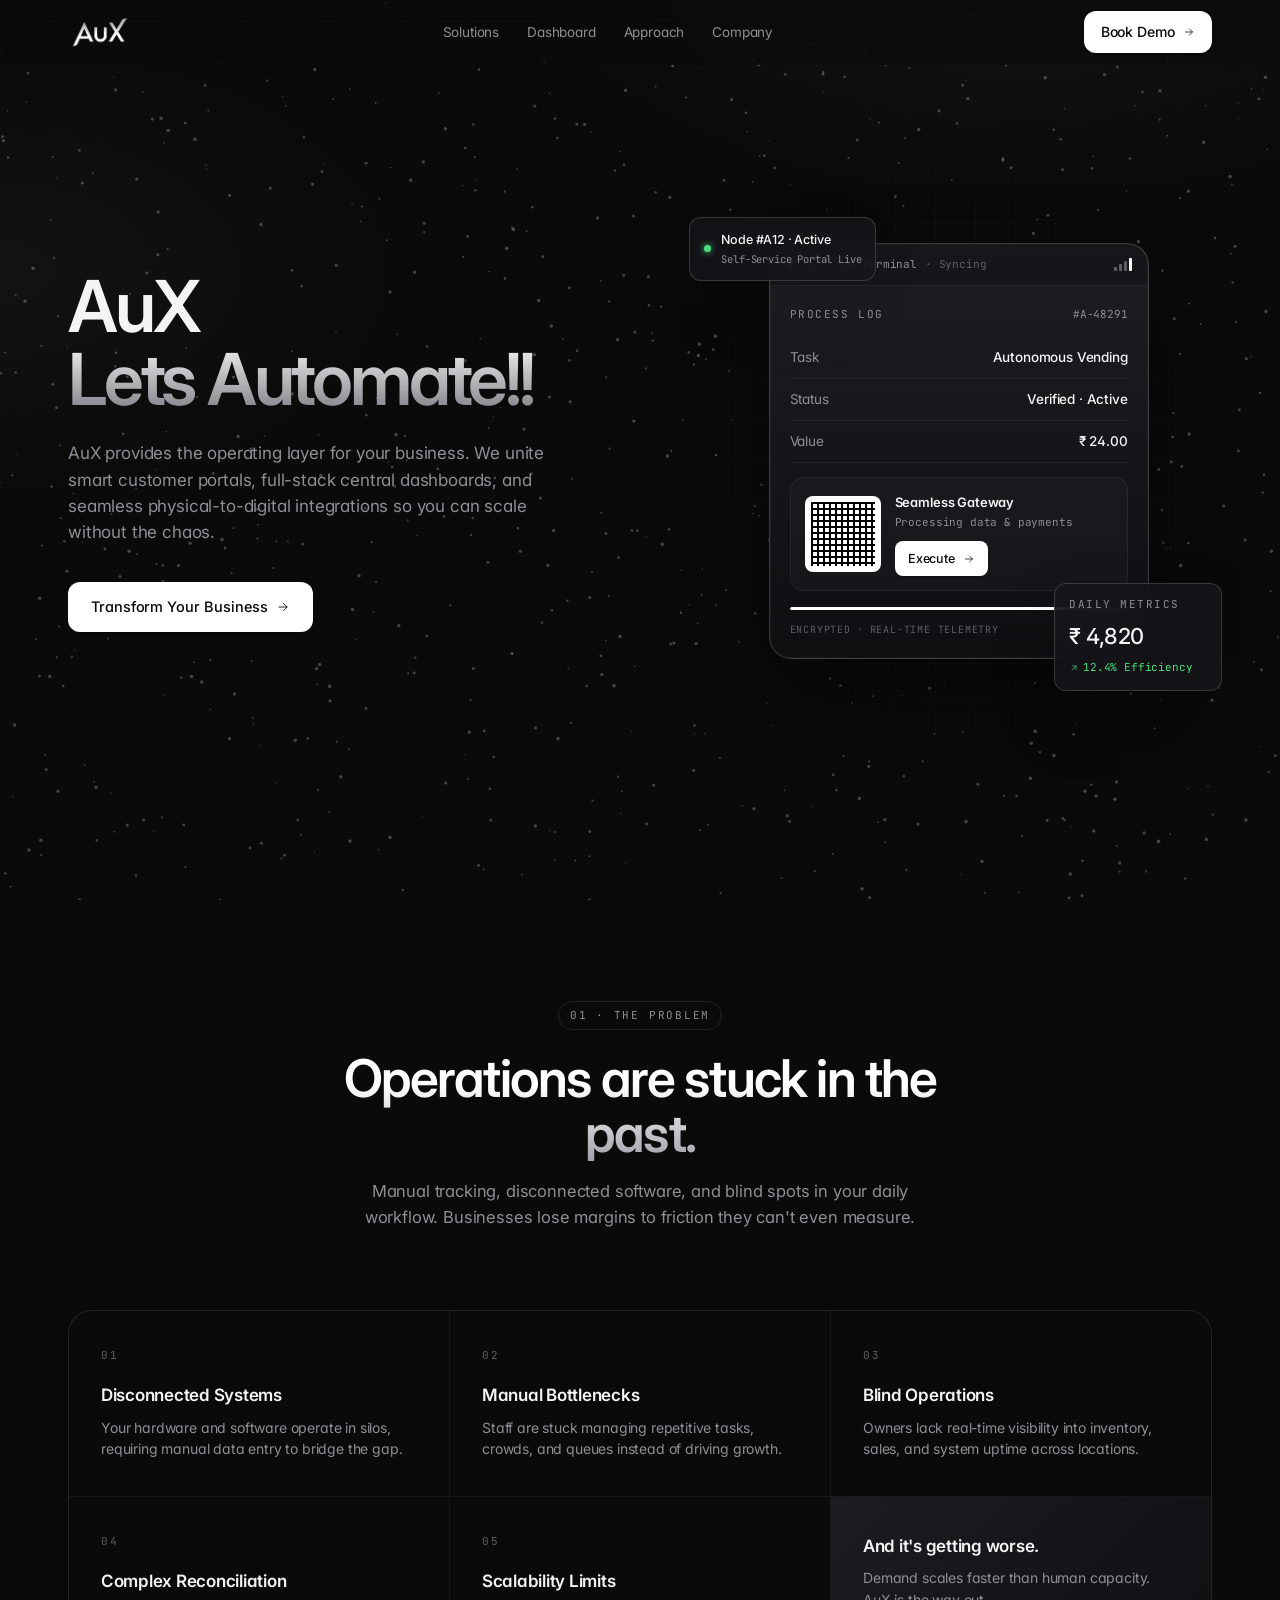
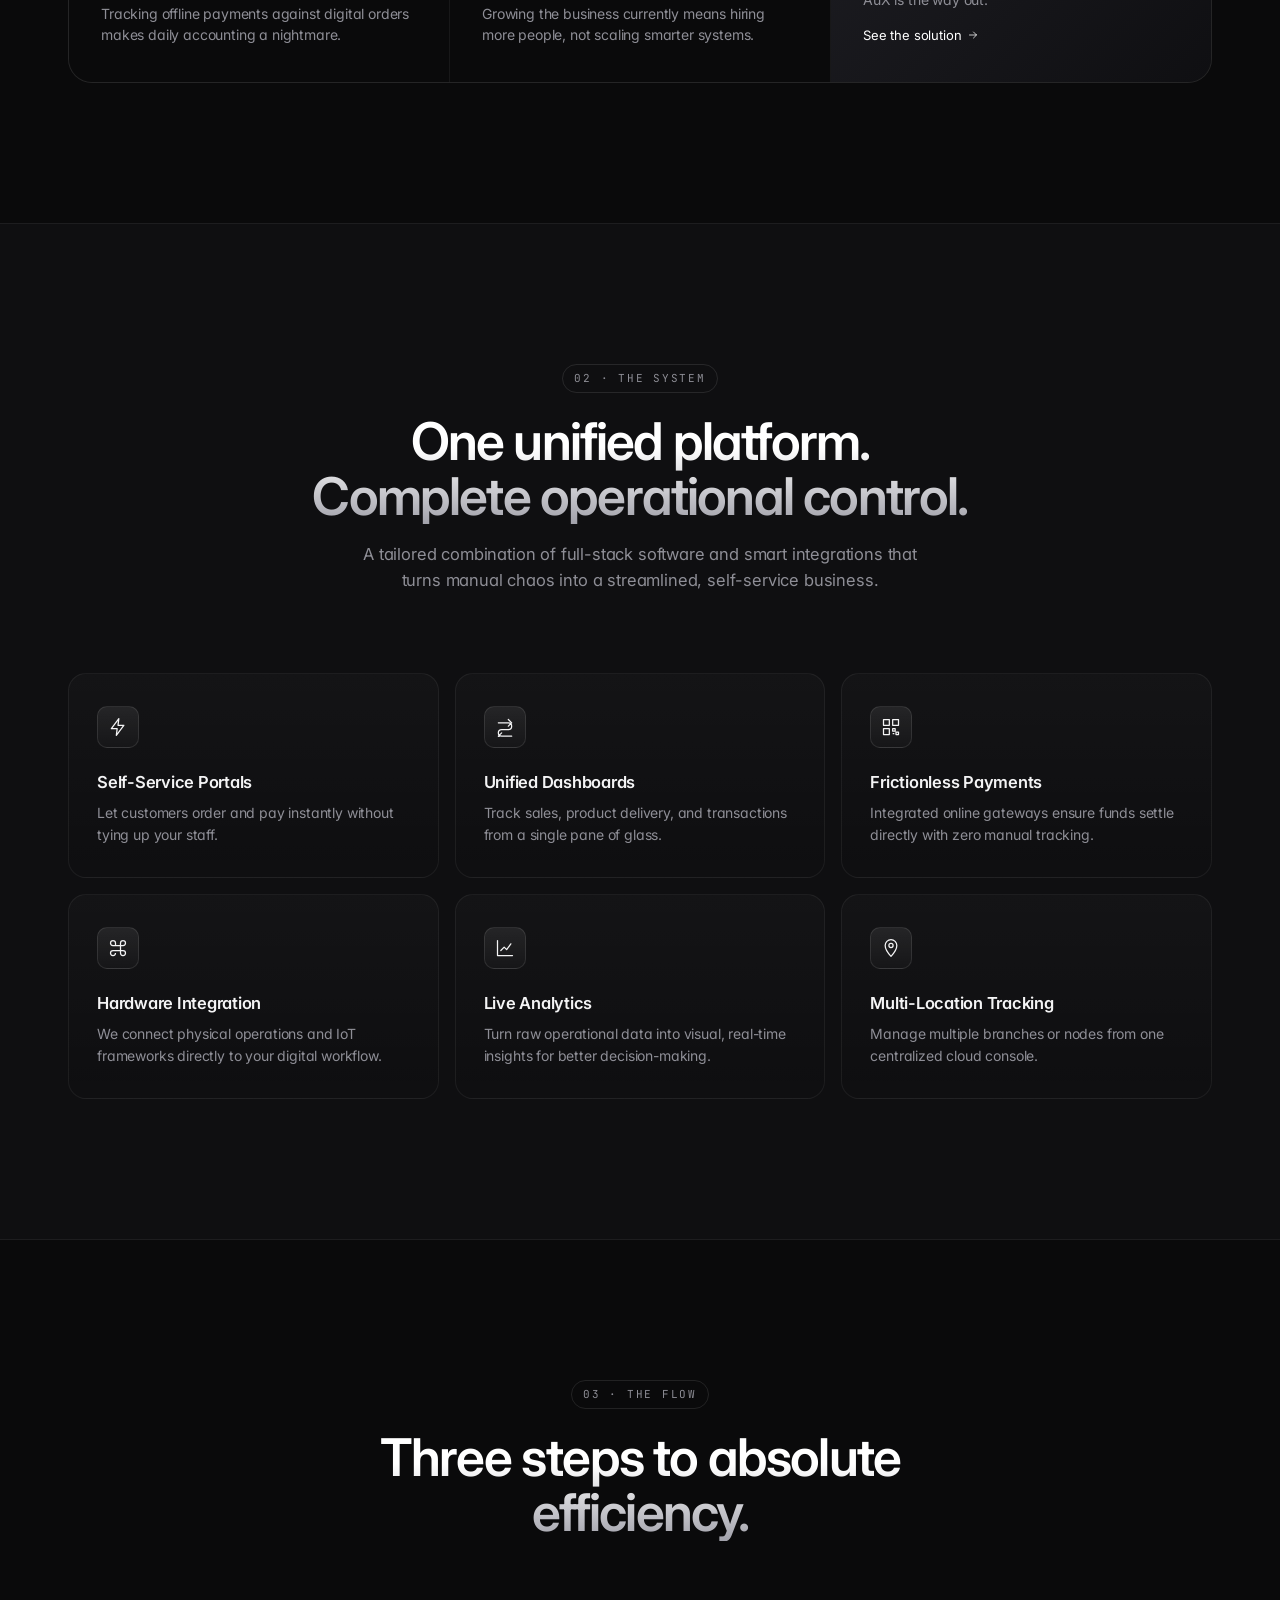
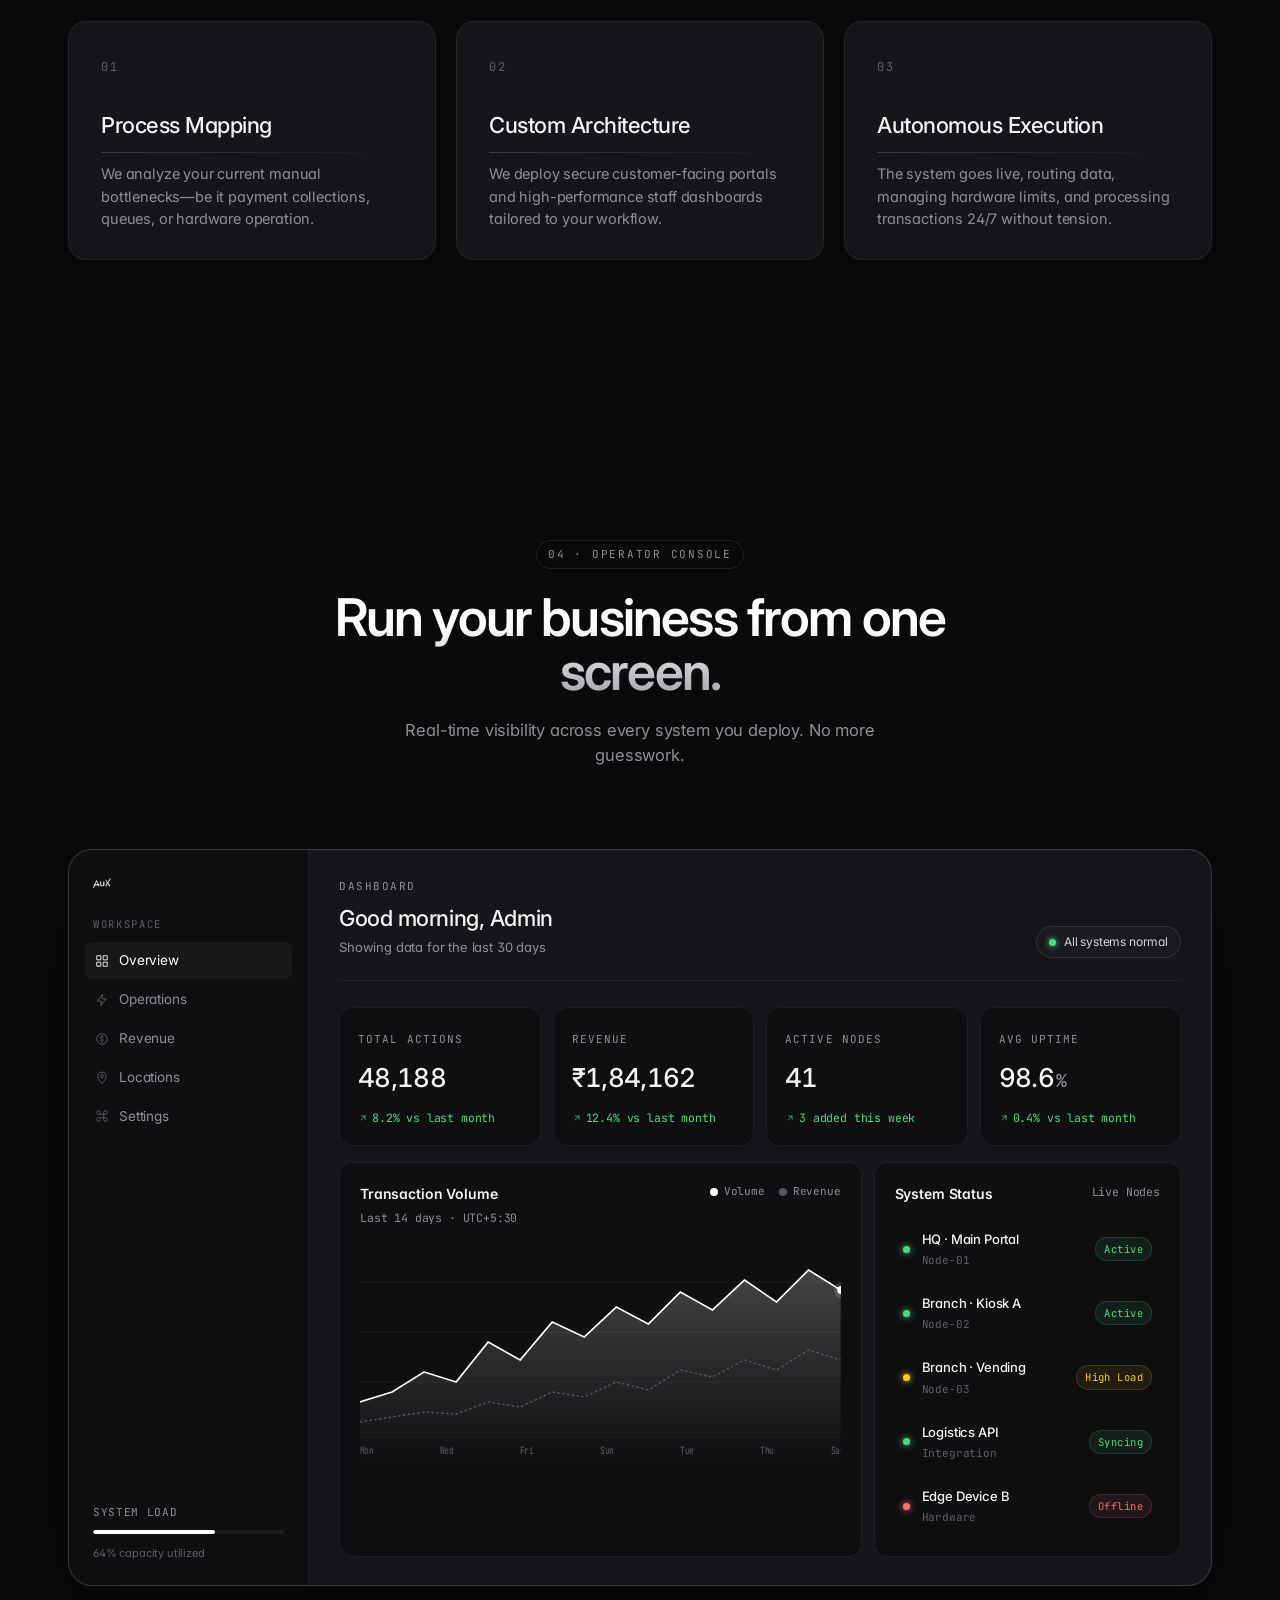
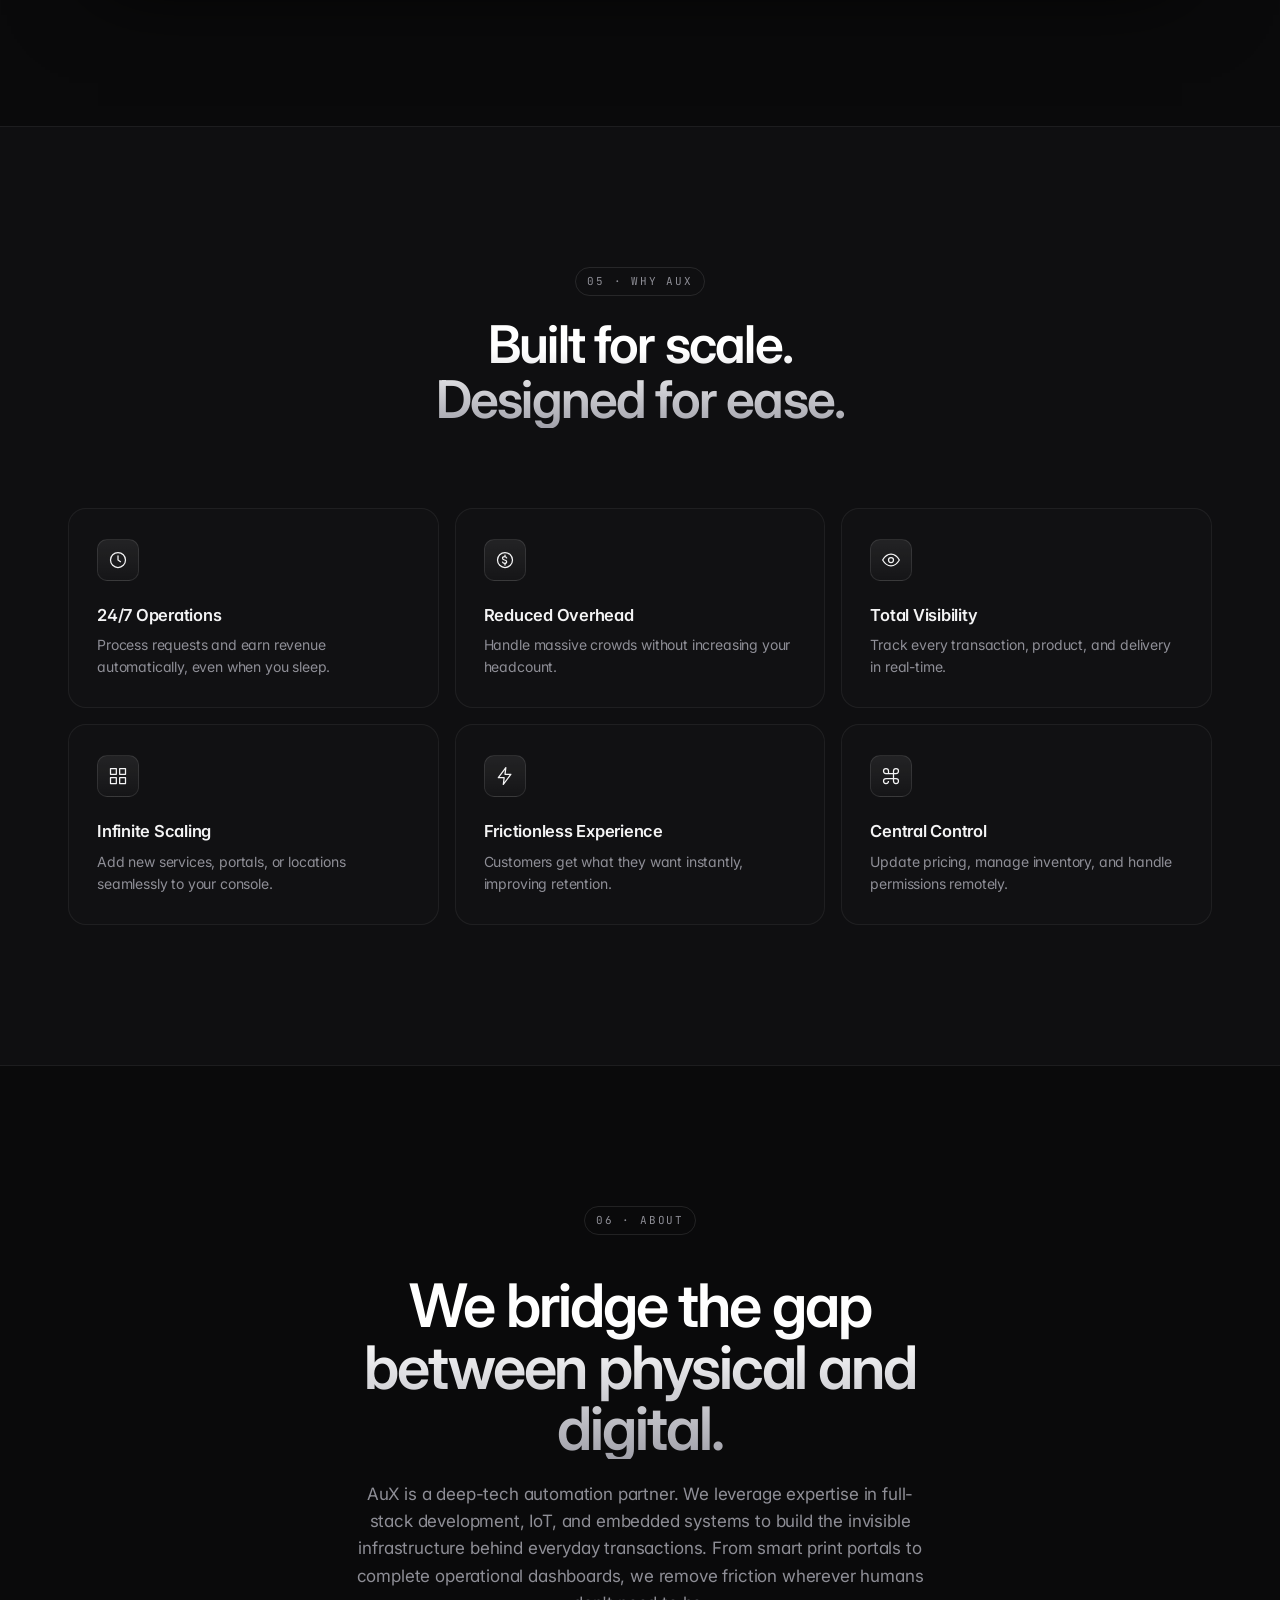
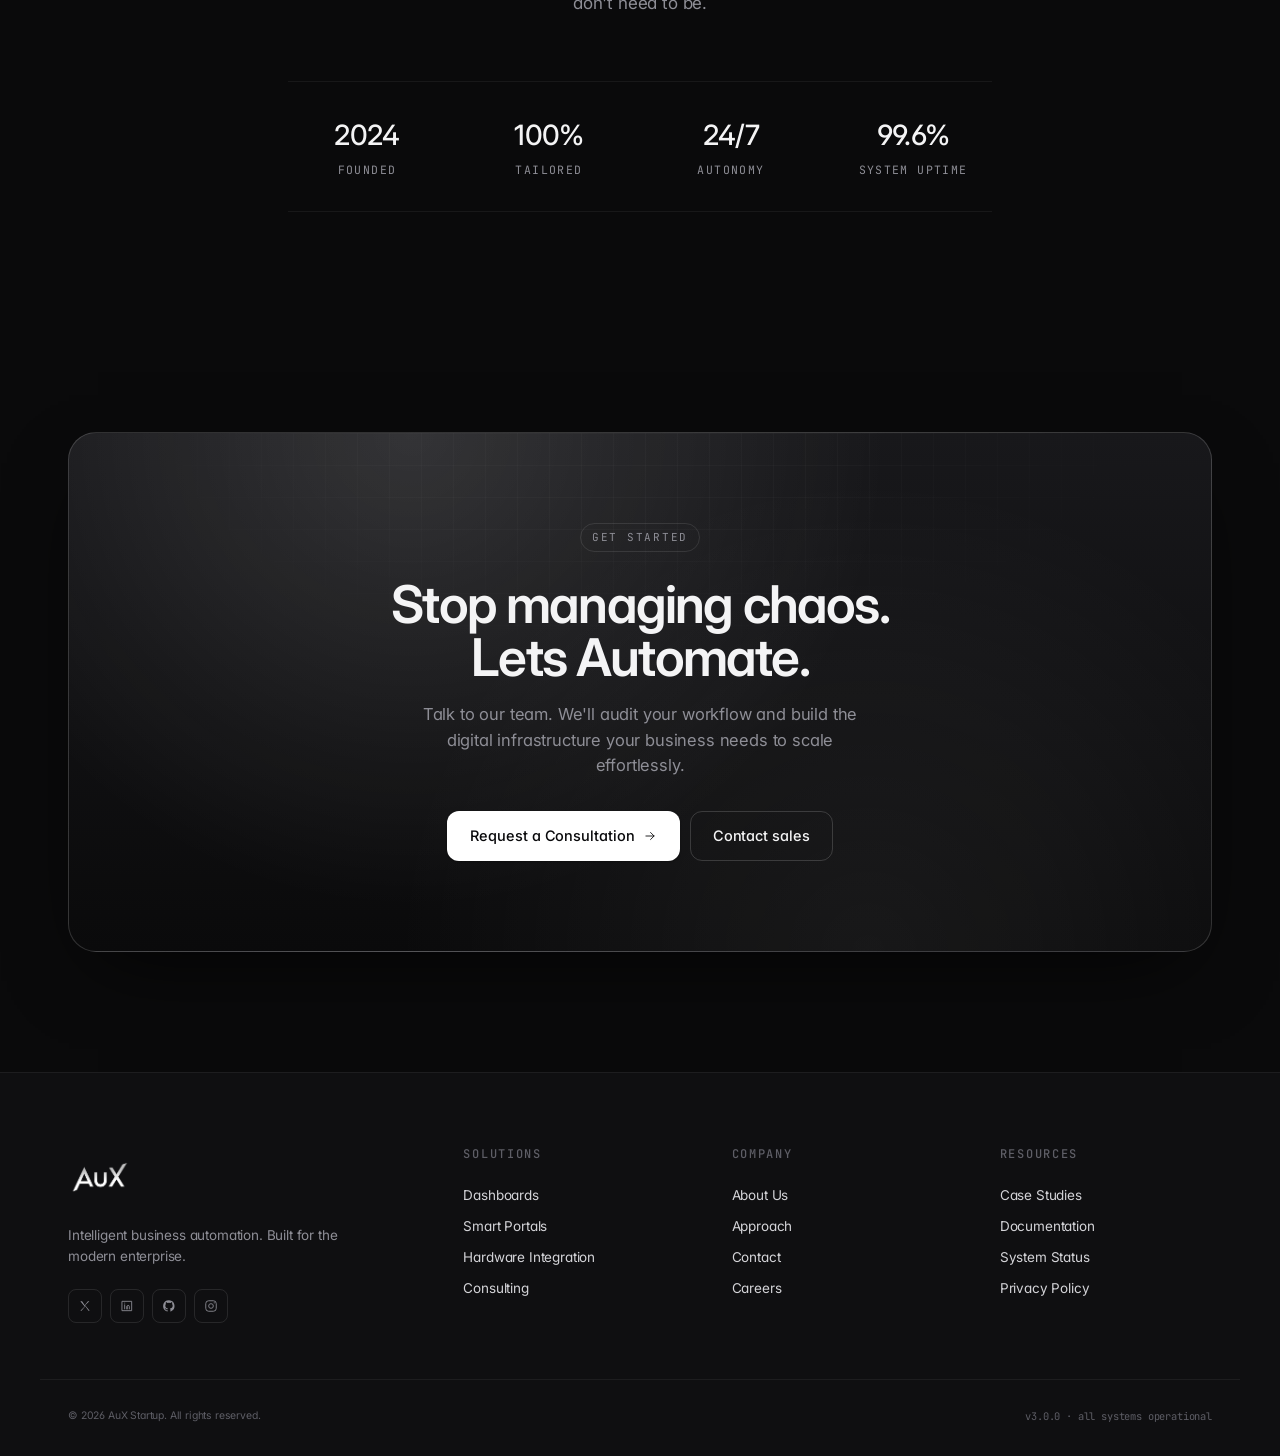
==== index.html @ 6ee6090c "Add files via upload" ====
<!DOCTYPE html>
<html lang="en">
<head>
<meta charset="UTF-8" />
<meta name="viewport" content="width=device-width, initial-scale=1.0" />
<meta name="theme-color" content="#0a0a0b" />
<meta name="description" content="AuX — Smart business automation. Seamlessly integrate full-stack dashboards, IoT hardware, and self-service portals to eliminate operational bottlenecks." />
<meta name="keywords" content="AuX, business automation, self-service portals, full-stack dashboards, IoT integration, automated operations, SaaS, embedded systems" />
<meta property="og:title" content="AuX — Lets Automate." />
<meta property="og:description" content="End-to-end automation for modern businesses. Centralized dashboards, smart portals, and zero human dependency." />
<meta property="og:type" content="website" />
<title>AuX | Lets Automate</title>
<link rel="icon" type="image/png" href="logo.png" />
<link rel="preconnect" href="https://fonts.googleapis.com" />
<link rel="preconnect" href="https://fonts.gstatic.com" crossorigin />
<link href="https://fonts.googleapis.com/css2?family=Inter:wght@400;500;600;700&family=JetBrains+Mono:wght@400;500&display=swap" rel="stylesheet" />
<link rel="stylesheet" href="style.css" />
</head>
<body>

<svg width="0" height="0" style="position:absolute" aria-hidden="true">
  <defs>
    <symbol id="i-arrow" viewBox="0 0 24 24"><path d="M5 12h14M13 6l6 6-6 6" fill="none" stroke="currentColor" stroke-width="1.5" stroke-linecap="round" stroke-linejoin="round"/></symbol>
    <symbol id="i-bolt" viewBox="0 0 24 24"><path d="M13 2 4 14h7l-1 8 9-12h-7l1-8Z" fill="none" stroke="currentColor" stroke-width="1.5" stroke-linejoin="round"/></symbol>
    <symbol id="i-qr" viewBox="0 0 24 24"><path d="M3 3h7v7H3zM14 3h7v7h-7zM3 14h7v7H3zM14 14h3v3h-3zM18 18h3v3h-3zM14 20h2" fill="none" stroke="currentColor" stroke-width="1.5" stroke-linejoin="round"/></symbol>
    <symbol id="i-flow" viewBox="0 0 24 24"><path d="M4 7h12a4 4 0 0 1 0 8H8a4 4 0 0 0 0 8h12M16 3l4 4-4 4M8 27l-4-4 4-4" fill="none" stroke="currentColor" stroke-width="1.5" stroke-linecap="round" stroke-linejoin="round"/></symbol>
    <symbol id="i-cloud" viewBox="0 0 24 24"><path d="M7 18a5 5 0 1 1 1.5-9.8A6 6 0 0 1 20 11a4 4 0 0 1 0 8H7Z" fill="none" stroke="currentColor" stroke-width="1.5" stroke-linejoin="round"/></symbol>
    <symbol id="i-chart" viewBox="0 0 24 24"><path d="M3 3v18h18M7 15l4-4 3 3 5-7" fill="none" stroke="currentColor" stroke-width="1.5" stroke-linecap="round" stroke-linejoin="round"/></symbol>
    <symbol id="i-pin" viewBox="0 0 24 24"><path d="M12 22s7-7.5 7-13a7 7 0 1 0-14 0c0 5.5 7 13 7 13Z" fill="none" stroke="currentColor" stroke-width="1.5" stroke-linejoin="round"/><circle cx="12" cy="9" r="2.5" fill="none" stroke="currentColor" stroke-width="1.5"/></symbol>
    <symbol id="i-clock" viewBox="0 0 24 24"><circle cx="12" cy="12" r="9" fill="none" stroke="currentColor" stroke-width="1.5"/><path d="M12 7v5l3 2" fill="none" stroke="currentColor" stroke-width="1.5" stroke-linecap="round"/></symbol>
    <symbol id="i-coin" viewBox="0 0 24 24"><circle cx="12" cy="12" r="9" fill="none" stroke="currentColor" stroke-width="1.5"/><path d="M14 9.5c-.5-1-1.5-1.5-2.5-1.5-1.5 0-2.5 1-2.5 2s1 1.7 2.5 2 2.5 1 2.5 2-1 2-2.5 2c-1 0-2-.5-2.5-1.5M12 6v2M12 16v2" fill="none" stroke="currentColor" stroke-width="1.5" stroke-linecap="round"/></symbol>
    <symbol id="i-eye" viewBox="0 0 24 24"><path d="M2 12s4-7 10-7 10 7 10 7-4 7-10 7S2 12 2 12Z" fill="none" stroke="currentColor" stroke-width="1.5" stroke-linejoin="round"/><circle cx="12" cy="12" r="3" fill="none" stroke="currentColor" stroke-width="1.5"/></symbol>
    <symbol id="i-grid" viewBox="0 0 24 24"><path d="M3 3h7v7H3zM14 3h7v7h-7zM3 14h7v7H3zM14 14h7v7h-7z" fill="none" stroke="currentColor" stroke-width="1.5" stroke-linejoin="round"/></symbol>
    <symbol id="i-zap" viewBox="0 0 24 24"><path d="M13 2 4 14h7l-1 8 9-12h-7l1-8Z" fill="none" stroke="currentColor" stroke-width="1.5" stroke-linejoin="round"/></symbol>
    <symbol id="i-cmd" viewBox="0 0 24 24"><path d="M9 9V6a3 3 0 1 0-3 3h12a3 3 0 1 0-3-3v12a3 3 0 1 0 3-3H6a3 3 0 1 0 3 3" fill="none" stroke="currentColor" stroke-width="1.5" stroke-linejoin="round"/></symbol>
    <symbol id="i-printer" viewBox="0 0 24 24"><path d="M6 9V3h12v6M6 18H4a2 2 0 0 1-2-2v-5a2 2 0 0 1 2-2h16a2 2 0 0 1 2 2v5a2 2 0 0 1-2 2h-2M6 14h12v7H6z" fill="none" stroke="currentColor" stroke-width="1.5" stroke-linejoin="round"/></symbol>
    <symbol id="i-check" viewBox="0 0 24 24"><path d="M5 12l5 5L20 7" fill="none" stroke="currentColor" stroke-width="1.8" stroke-linecap="round" stroke-linejoin="round"/></symbol>
    <symbol id="i-x" viewBox="0 0 24 24"><path d="M4 4l16 16M20 4 4 20" fill="none" stroke="currentColor" stroke-width="1.6" stroke-linecap="round"/></symbol>
    <symbol id="i-in" viewBox="0 0 24 24"><path d="M4 4h16v16H4zM8 10v7M8 7v.01M12 17v-4a2 2 0 1 1 4 0v4M12 13v4" fill="none" stroke="currentColor" stroke-width="1.5" stroke-linecap="round" stroke-linejoin="round"/></symbol>
    <symbol id="i-x-social" viewBox="0 0 24 24"><path d="M4 4l7.5 9L4 20h2l6.5-7.5L18 20h2l-7.8-9.4L19.5 4H17l-5.5 6.5L7 4H4Z" fill="currentColor"/></symbol>
    <symbol id="i-gh" viewBox="0 0 24 24"><path d="M12 2a10 10 0 0 0-3.2 19.5c.5.1.7-.2.7-.5v-2c-2.8.6-3.4-1.2-3.4-1.2-.5-1.2-1.1-1.5-1.1-1.5-.9-.6.1-.6.1-.6 1 .1 1.5 1 1.5 1 .9 1.5 2.4 1.1 3 .8.1-.7.4-1.1.7-1.4-2.3-.3-4.6-1.1-4.6-5 0-1.1.4-2 1-2.7-.1-.3-.5-1.3.1-2.7 0 0 .8-.3 2.7 1a9.4 9.4 0 0 1 5 0c1.9-1.3 2.7-1 2.7-1 .6 1.4.2 2.4.1 2.7.6.7 1 1.6 1 2.7 0 3.9-2.3 4.7-4.6 5 .4.3.7.9.7 1.9v2.8c0 .3.2.6.7.5A10 10 0 0 0 12 2Z" fill="currentColor"/></symbol>
    <symbol id="i-ig" viewBox="0 0 24 24"><rect x="3" y="3" width="18" height="18" rx="5" fill="none" stroke="currentColor" stroke-width="1.5"/><circle cx="12" cy="12" r="4" fill="none" stroke="currentColor" stroke-width="1.5"/><circle cx="17.5" cy="6.5" r="1" fill="currentColor"/></symbol>
  </defs>
</svg>

<canvas id="bg-particles" aria-hidden="true"></canvas>

<header class="nav" id="nav">
  <div class="container nav-inner">
    <a href="index.html" class="logo" aria-label="AuX home">
      <img src="logo.png" alt="AuX" class="logo-img" />
    </a>
    <nav class="nav-links" aria-label="Primary">
      <a href="#solution">Solutions</a>
      <a href="#dashboard">Dashboard</a>
      <a href="#how">Approach</a>
      <a href="#about">Company</a>
    </nav>
    <div class="nav-cta">
      <!-- <a href="#cta" class="btn btn-ghost">Client Login</a> -->
      <a href="#cta" class="btn btn-primary">Book Demo <svg class="ico-12"><use href="#i-arrow"/></svg></a>
    </div>
    <button class="nav-burger" id="burger" aria-label="Open menu">
      <span></span><span></span>
    </button>
  </div>
</header>

<main>

<section class="hero">
  <div class="container hero-grid">
    <div class="hero-copy">
      <!-- <span class="eyebrow"><span class="pulse"></span> v3.0 · Powering modern operations</span> -->
      <h1>AuX<br/><span class="grad">Lets Automate!!</span></h1>
      <p class="lead">AuX provides the operating layer for your business. We unite smart customer portals, full-stack central dashboards, and seamless physical-to-digital integrations so you can scale without the chaos.</p>
      <div class="hero-actions">
        <a href="#cta" class="btn btn-primary btn-lg">Transform Your Business <svg class="ico-14"><use href="#i-arrow"/></svg></a>
        <!-- <a href="#cta" class="btn btn-outline btn-lg">Explore Solutions</a> -->
      </div>
      <!-- <div class="hero-meta">
        <div><strong data-count="120">0</strong><span>Active Nodes</span></div>
        <div><strong data-count="48000">0</strong><span>Tasks Automated</span></div>
        <div><strong data-count="99">0</strong><span>% Uptime</span></div>
      </div> -->
    </div>

    <div class="hero-visual" aria-hidden="true">
      <div class="grid-bg"></div>
      <div class="glow"></div>
      <div class="device">
        <div class="device-top">
          <div class="device-id">
            <span class="led"></span>
            <span>AuX Edge Terminal</span>
            <span class="dim">· Syncing</span>
          </div>
          <div class="signal"><i></i><i></i><i></i><i></i></div>
        </div>
        <div class="device-screen">
          <div class="screen-head">
            <span class="kicker">PROCESS LOG</span>
            <span class="job-id">#A-48291</span>
          </div>
          <div class="screen-row"><span>Task</span><b>Autonomous Vending</b></div>
          <div class="screen-row"><span>Status</span><b>Verified · Active</b></div>
          <div class="screen-row"><span>Value</span><b>₹ 24.00</b></div>
          <div class="screen-qr">
            <div class="qr"><div class="qr-grid"></div><div class="qr-center"></div></div>
            <div class="qr-info">
              <p class="qr-label">Seamless Gateway</p>
              <p class="qr-sub">Processing data & payments</p>
              <button class="btn btn-primary btn-sm">Execute <svg class="ico-12"><use href="#i-arrow"/></svg></button>
            </div>
          </div>
          <div class="screen-progress"><i></i></div>
          <div class="screen-foot">
            <span>Encrypted</span><span>·</span><span>Real-time Telemetry</span>
          </div>
        </div>
      </div>

      <div class="float-card card-a">
        <span class="dot-g"></span>
        <div><p>Node #A12 · Active</p><small>Self-Service Portal Live</small></div>
      </div>
      <div class="float-card card-b">
        <p class="kicker">DAILY METRICS</p>
        <h4>₹ 4,820</h4>
        <span class="trend up"><svg class="ico-10"><use href="#i-arrow"/></svg> 12.4% Efficiency</span>
      </div>
    </div>
  </div>
</section>

<!-- <section class="strip">
  <div class="container strip-inner">
    <span>Trusted by ambitious operators scaling their infrastructure</span>
    <div class="strip-logos">
      <span>NORTHWIND</span><span>HELIOS</span><span>QUANTA</span><span>OBSIDIAN</span><span>VECTOR/LAB</span><span>NIMBUS</span>
    </div>
  </div>
</section> -->

<section class="section" id="problem">
  <div class="container">
    <div class="section-head">
      <span class="tag">01 · The problem</span>
      <h2>Operations are stuck in the past.</h2>
      <p>Manual tracking, disconnected software, and blind spots in your daily workflow. Businesses lose margins to friction they can't even measure.</p>
    </div>
    <div class="problem-grid">
      <article>
        <span class="num">01</span>
        <h3>Disconnected Systems</h3>
        <p>Your hardware and software operate in silos, requiring manual data entry to bridge the gap.</p>
      </article>
      <article>
        <span class="num">02</span>
        <h3>Manual Bottlenecks</h3>
        <p>Staff are stuck managing repetitive tasks, crowds, and queues instead of driving growth.</p>
      </article>
      <article>
        <span class="num">03</span>
        <h3>Blind Operations</h3>
        <p>Owners lack real-time visibility into inventory, sales, and system uptime across locations.</p>
      </article>
      <article>
        <span class="num">04</span>
        <h3>Complex Reconciliation</h3>
        <p>Tracking offline payments against digital orders makes daily accounting a nightmare.</p>
      </article>
      <article>
        <span class="num">05</span>
        <h3>Scalability Limits</h3>
        <p>Growing the business currently means hiring more people, not scaling smarter systems.</p>
      </article>
      <article class="problem-cta">
        <h3>And it's getting worse.</h3>
        <p>Demand scales faster than human capacity. AuX is the way out.</p>
        <a href="#solution" class="link-arrow">See the solution <svg class="ico-12"><use href="#i-arrow"/></svg></a>
      </article>
    </div>
  </div>
</section>

<section class="section dark-section" id="solution">
  <div class="container">
    <div class="section-head">
      <span class="tag">02 · The system</span>
      <h2>One unified platform.<br/>Complete operational control.</h2>
      <p>A tailored combination of full-stack software and smart integrations that turns manual chaos into a streamlined, self-service business.</p>
    </div>
    <div class="features">
      <div class="feature">
        <div class="ico"><svg><use href="#i-bolt"/></svg></div>
        <h3>Self-Service Portals</h3>
        <p>Let customers order and pay instantly without tying up your staff.</p>
      </div>
      <div class="feature">
        <div class="ico"><svg><use href="#i-flow"/></svg></div>
        <h3>Unified Dashboards</h3>
        <p>Track sales, product delivery, and transactions from a single pane of glass.</p>
      </div>
      <div class="feature">
        <div class="ico"><svg><use href="#i-qr"/></svg></div>
        <h3>Frictionless Payments</h3>
        <p>Integrated online gateways ensure funds settle directly with zero manual tracking.</p>
      </div>
      <div class="feature">
        <div class="ico"><svg><use href="#i-cmd"/></svg></div>
        <h3>Hardware Integration</h3>
        <p>We connect physical operations and IoT frameworks directly to your digital workflow.</p>
      </div>
      <div class="feature">
        <div class="ico"><svg><use href="#i-chart"/></svg></div>
        <h3>Live Analytics</h3>
        <p>Turn raw operational data into visual, real-time insights for better decision-making.</p>
      </div>
      <div class="feature">
        <div class="ico"><svg><use href="#i-pin"/></svg></div>
        <h3>Multi-Location Tracking</h3>
        <p>Manage multiple branches or nodes from one centralized cloud console.</p>
      </div>
    </div>
  </div>
</section>

<section class="section" id="how">
  <div class="container">
    <div class="section-head">
      <span class="tag">03 · The flow</span>
      <h2>Three steps to absolute efficiency.</h2>
    </div>
    <ol class="steps">
      <li>
        <span class="step-num">01</span>
        <h3>Process Mapping</h3>
        <div class="step-bar"></div>
        <p>We analyze your current manual bottlenecks—be it payment collections, queues, or hardware operation.</p>
      </li>
      <li>
        <span class="step-num">02</span>
        <h3>Custom Architecture</h3>
        <div class="step-bar"></div>
        <p>We deploy secure customer-facing portals and high-performance staff dashboards tailored to your workflow.</p>
      </li>
      <li>
        <span class="step-num">03</span>
        <h3>Autonomous Execution</h3>
        <div class="step-bar"></div>
        <p>The system goes live, routing data, managing hardware limits, and processing transactions 24/7 without tension.</p>
      </li>
    </ol>
  </div>
</section>

<section class="section" id="dashboard">
  <div class="container">
    <div class="section-head">
      <span class="tag">04 · Operator console</span>
      <h2>Run your business from one screen.</h2>
      <p>Real-time visibility across every system you deploy. No more guesswork.</p>
    </div>
    <div class="dash">
      <aside class="dash-side">
        <div class="dash-logo"><img src="logo.png" alt="" class="logo-img sm"/></div>
        <span class="side-label">Workspace</span>
        <nav>
          <a class="active"><svg class="ico-14"><use href="#i-grid"/></svg> Overview</a>
          <a><svg class="ico-14"><use href="#i-bolt"/></svg> Operations</a>
          <a><svg class="ico-14"><use href="#i-coin"/></svg> Revenue</a>
          <a><svg class="ico-14"><use href="#i-pin"/></svg> Locations</a>
          <a><svg class="ico-14"><use href="#i-cmd"/></svg> Settings</a>
        </nav>
        <div class="side-foot">
          <div class="usage">
            <span>System Load</span>
            <div class="bar"><i style="width:64%"></i></div>
            <small>64% capacity utilized</small>
          </div>
        </div>
      </aside>
      <div class="dash-main">
        <div class="dash-top">
          <div>
            <span class="kicker">DASHBOARD</span>
            <h4>Good morning, Admin</h4>
            <small>Showing data for the last 30 days</small>
          </div>
          <div class="dash-actions">
            <span class="dash-pill"><span class="dot-g"></span> All systems normal</span>
          </div>
        </div>
        <div class="kpi-grid">
          <div class="kpi">
            <span>Total Actions</span>
            <h3 data-count="48230">0</h3>
            <i class="up"><svg class="ico-10"><use href="#i-arrow"/></svg> 8.2% vs last month</i>
          </div>
          <div class="kpi">
            <span>Revenue</span>
            <h3>₹<em data-count="184500">0</em></h3>
            <i class="up"><svg class="ico-10"><use href="#i-arrow"/></svg> 12.4% vs last month</i>
          </div>
          <div class="kpi">
            <span>Active Nodes</span>
            <h3 data-count="42">0</h3>
            <i class="up"><svg class="ico-10"><use href="#i-arrow"/></svg> 3 added this week</i>
          </div>
          <div class="kpi">
            <span>Avg Uptime</span>
            <h3><em data-count="99">0</em>.6<span class="pct">%</span></h3>
            <i class="up"><svg class="ico-10"><use href="#i-arrow"/></svg> 0.4% vs last month</i>
          </div>
        </div>
        <div class="dash-row">
          <div class="chart-card">
            <div class="chart-head">
              <div>
                <h4>Transaction Volume</h4>
                <small>Last 14 days · UTC+5:30</small>
              </div>
              <div class="chart-legend">
                <span><i style="background:#fff"></i> Volume</span>
                <span><i style="background:#525866"></i> Revenue</span>
              </div>
            </div>
            <svg class="chart" viewBox="0 0 600 220" preserveAspectRatio="none">
              <defs>
                <linearGradient id="ga" x1="0" x2="0" y1="0" y2="1">
                  <stop offset="0%" stop-color="#fff" stop-opacity=".22"/>
                  <stop offset="100%" stop-color="#fff" stop-opacity="0"/>
                </linearGradient>
              </defs>
              <g class="grid">
                <line x1="0" x2="600" y1="40" y2="40"/>
                <line x1="0" x2="600" y1="90" y2="90"/>
                <line x1="0" x2="600" y1="140" y2="140"/>
                <line x1="0" x2="600" y1="190" y2="190"/>
              </g>
              <path d="M0,160 L40,150 L80,130 L120,140 L160,100 L200,118 L240,80 L280,95 L320,65 L360,82 L400,50 L440,68 L480,38 L520,60 L560,28 L600,48 L600,220 L0,220 Z" fill="url(#ga)"/>
              <path d="M0,160 L40,150 L80,130 L120,140 L160,100 L200,118 L240,80 L280,95 L320,65 L360,82 L400,50 L440,68 L480,38 L520,60 L560,28 L600,48"
                    fill="none" stroke="#fff" stroke-width="1.8" stroke-linejoin="round" stroke-linecap="round"/>
              <path d="M0,180 L40,175 L80,170 L120,172 L160,160 L200,165 L240,150 L280,155 L320,140 L360,148 L400,128 L440,135 L480,118 L520,128 L560,108 L600,118"
                    fill="none" stroke="#525866" stroke-width="1.4" stroke-dasharray="3 3" stroke-linejoin="round"/>
              <g class="dots">
                <circle cx="600" cy="48" r="4" fill="#fff"/>
                <circle cx="600" cy="48" r="8" fill="#fff" opacity=".15"/>
              </g>
              <g class="axis">
                <text x="0" y="212">Mon</text><text x="100" y="212">Wed</text>
                <text x="200" y="212">Fri</text><text x="300" y="212">Sun</text>
                <text x="400" y="212">Tue</text><text x="500" y="212">Thu</text>
                <text x="588" y="212">Sat</text>
              </g>
            </svg>
          </div>
          <div class="status-card">
            <div class="chart-head"><h4>System Status</h4><small>Live Nodes</small></div>
            <ul class="status-list">
              <li><span class="dot-g"></span><div><b>HQ · Main Portal</b><small>Node-01</small></div><span class="status-tag ok">Active</span></li>
              <li><span class="dot-g"></span><div><b>Branch · Kiosk A</b><small>Node-02</small></div><span class="status-tag ok">Active</span></li>
              <li><span class="dot-y"></span><div><b>Branch · Vending</b><small>Node-03</small></div><span class="status-tag warn">High Load</span></li>
              <li><span class="dot-g"></span><div><b>Logistics API</b><small>Integration</small></div><span class="status-tag ok">Syncing</span></li>
              <li><span class="dot-r"></span><div><b>Edge Device B</b><small>Hardware</small></div><span class="status-tag err">Offline</span></li>
            </ul>
          </div>
        </div>
      </div>
    </div>
  </div>
</section>

<section class="section dark-section" id="benefits">
  <div class="container">
    <div class="section-head">
      <span class="tag">05 · Why AuX</span>
      <h2>Built for scale.<br/>Designed for ease.</h2>
    </div>
    <div class="benefits">
      <div><div class="ico"><svg><use href="#i-clock"/></svg></div><h3>24/7 Operations</h3><p>Process requests and earn revenue automatically, even when you sleep.</p></div>
      <div><div class="ico"><svg><use href="#i-coin"/></svg></div><h3>Reduced Overhead</h3><p>Handle massive crowds without increasing your headcount.</p></div>
      <div><div class="ico"><svg><use href="#i-eye"/></svg></div><h3>Total Visibility</h3><p>Track every transaction, product, and delivery in real-time.</p></div>
      <div><div class="ico"><svg><use href="#i-grid"/></svg></div><h3>Infinite Scaling</h3><p>Add new services, portals, or locations seamlessly to your console.</p></div>
      <div><div class="ico"><svg><use href="#i-zap"/></svg></div><h3>Frictionless Experience</h3><p>Customers get what they want instantly, improving retention.</p></div>
      <div><div class="ico"><svg><use href="#i-cmd"/></svg></div><h3>Central Control</h3><p>Update pricing, manage inventory, and handle permissions remotely.</p></div>
    </div>
  </div>
</section>

<section class="section" id="about">
  <div class="container about">
    <span class="tag">06 · About</span>
    <h2>We bridge the gap<br/>between physical and digital.</h2>
    <p>AuX is a deep-tech automation partner. We leverage expertise in full-stack development, IoT, and embedded systems to build the invisible infrastructure behind everyday transactions. From smart print portals to complete operational dashboards, we remove friction wherever humans don't need to be.</p>
    <div class="about-stats">
      <div><h4>2024</h4><span>Founded</span></div>
      <div><h4>100%</h4><span>Tailored</span></div>
      <div><h4>24/7</h4><span>Autonomy</span></div>
      <div><h4>99.6%</h4><span>System uptime</span></div>
    </div>
  </div>
</section>

<section class="cta-banner" id="cta">
  <div class="container">
    <div class="cta-inner">
      <span class="tag">Get started</span>
      <h2>Stop managing chaos.<br/>Lets Automate.</h2>
      <p>Talk to our team. We'll audit your workflow and build the digital infrastructure your business needs to scale effortlessly.</p>
      <div class="hero-actions">
        <a href="https://forms.gle/W8guEtgyeV2wfzW18" target="_blank" class="btn btn-primary btn-lg">Request a Consultation <svg class="ico-14"><use href="#i-arrow"/></svg></a>
        <a href="mailto:hello@aux.io" class="btn btn-outline btn-lg">Contact sales</a>
      </div>
    </div>
  </div>
</section>

</main>

<footer class="footer">
  <div class="container footer-grid">
    <div>
      <a href="#" class="logo"><img src="logo.png" alt="AuX" class="logo-img"/></a>
      <p class="muted">Intelligent business automation. Built for the modern enterprise.</p>
      <div class="socials">
        <a aria-label="X" href="#"><svg><use href="#i-x-social"/></svg></a>
        <a aria-label="LinkedIn" href="#"><svg><use href="#i-in"/></svg></a>
        <a aria-label="GitHub" href="#"><svg><use href="#i-gh"/></svg></a>
        <a aria-label="Instagram" href="#"><svg><use href="#i-ig"/></svg></a>
      </div>
    </div>
    <div>
      <h5>Solutions</h5>
      <a href="#solution">Dashboards</a>
      <a href="#solution">Smart Portals</a>
      <a href="#solution">Hardware Integration</a>
      <a href="#cta">Consulting</a>
    </div>
    <div>
      <h5>Company</h5>
      <a href="#about">About Us</a>
      <a href="#how">Approach</a>
      <a href="#cta">Contact</a>
      <a href="#">Careers</a>
    </div>
    <div>
      <h5>Resources</h5>
      <a href="#">Case Studies</a>
      <a href="#">Documentation</a>
      <a href="#">System Status</a>
      <a href="#">Privacy Policy</a>
    </div>
  </div>
  <div class="container footer-bottom">
    <small>© <span id="year"></span> AuX Startup. All rights reserved.</small>
    <small class="mono">v3.0.0 · all systems operational</small>
  </div>
</footer>

<script src="script.js"></script>
</body>
</html>
---- style.css ----
/* =========================================================
   AUX — Smart Printing Infrastructure
   Refined dark SaaS · Inter + JetBrains Mono
   ========================================================= */

*, *::before, *::after { box-sizing: border-box; margin: 0; padding: 0; }

:root {
  /* Surfaces */
  --bg:        #0a0a0b;
  --bg-2:      #0f0f11;
  --bg-3:      #131316;
  --surface:   #16161a;
  --surface-2: #1c1c21;

  /* Lines */
  --line:        rgba(255,255,255,0.06);
  --line-2:      rgba(255,255,255,0.10);
  --line-strong: rgba(255,255,255,0.16);

  /* Type */
  --text:    #f4f4f5;
  --text-2:  #d4d4d8;
  --muted:   #8e8e96;
  --muted-2: #5e5e66;
  --white:   #ffffff;

  /* Status */
  --green:  #4ade80;
  --yellow: #facc15;
  --red:    #f87171;

  /* Type */
  --font-sans: 'Inter', system-ui, -apple-system, Segoe UI, sans-serif;
  --font-mono: 'JetBrains Mono', ui-monospace, Menlo, monospace;

  /* Geometry */
  --r-sm: 8px;
  --r-md: 12px;
  --r-lg: 18px;
  --r-xl: 24px;
  --container: 1200px;

  --shadow-sm: 0 1px 2px rgba(0,0,0,0.3);
  --shadow-md: 0 8px 24px -8px rgba(0,0,0,0.5);
  --shadow-lg: 0 30px 80px -30px rgba(0,0,0,0.85);
}

html { scroll-behavior: smooth; -webkit-text-size-adjust: 100%; }

body {
  font-family: var(--font-sans);
  background: var(--bg);
  color: var(--text);
  font-size: 15px;
  line-height: 1.55;
  letter-spacing: -0.011em;
  font-feature-settings: "ss01", "cv11";
  -webkit-font-smoothing: antialiased;
  -moz-osx-font-smoothing: grayscale;
  overflow-x: hidden;
}

body,
input,
select,
textarea,
button {
  color-scheme: dark;
}

a { color: inherit; text-decoration: none; }
img, svg { display: block; max-width: 100%; }
button { font: inherit; color: inherit; background: none; border: none; cursor: pointer; }

.container {
  max-width: var(--container);
  margin: 0 auto;
  padding: 0 28px;
  position: relative;
}

.kicker {
  font-family: var(--font-mono);
  font-size: 11px;
  letter-spacing: 0.14em;
  color: var(--muted);
  text-transform: uppercase;
}
.mono { font-family: var(--font-mono); }

/* ---------- Background ---------- */
#bg-particles {
  position: fixed; inset: 0;
  width: 100%; height: 100%;
  z-index: -2;
  background:
    radial-gradient(900px 500px at 80% -10%, rgba(255,255,255,0.05), transparent 60%),
    radial-gradient(700px 400px at 0% 30%, rgba(255,255,255,0.035), transparent 60%),
    var(--bg);
}

/* ---------- Icons ---------- */
.ico-10 { width: 10px; height: 10px; display:inline-block; vertical-align:-1px;}
.ico-12 { width: 12px; height: 12px; display:inline-block; vertical-align:-1px;}
.ico-14 { width: 14px; height: 14px; display:inline-block; vertical-align:-2px;}

/* ---------- Buttons ---------- */
.btn {
  display: inline-flex; align-items: center; justify-content: center; gap: 8px;
  padding: 9px 16px;
  border-radius: var(--r-md);
  font-weight: 500; font-size: 14px;
  border: 1px solid transparent;
  transition: all .18s ease;
  cursor: pointer; white-space: nowrap;
  letter-spacing: -0.005em;
}
.btn-lg { padding: 13px 22px; font-size: 14.5px; border-radius: 12px; }
.btn-sm { padding: 7px 12px; font-size: 12.5px; border-radius: 8px; }

.btn-primary {
  background: var(--white); color: #09090b;
  box-shadow: 0 1px 0 0 rgba(255,255,255,0.6) inset, 0 1px 2px rgba(0,0,0,0.3);
}
.btn-primary:hover { transform: translateY(-1px); box-shadow: 0 8px 24px -6px rgba(255,255,255,0.25), 0 1px 0 0 rgba(255,255,255,0.6) inset; }

.btn-outline { border-color: var(--line-strong); color: var(--text); }
.btn-outline:hover { border-color: rgba(255,255,255,0.4); background: rgba(255,255,255,0.03); }

.btn-ghost { color: var(--muted); }
.btn-ghost:hover { color: var(--white); }

/* ---------- Navbar ---------- */
.nav {
  position: sticky; top: 0; z-index: 50;
  backdrop-filter: blur(20px) saturate(160%);
  -webkit-backdrop-filter: blur(20px) saturate(160%);
  background: rgba(10,10,11,0.6);
  border-bottom: 1px solid transparent;
  transition: border-color .25s ease, background .25s ease;
}
.nav.scrolled {
  border-color: var(--line);
  background: rgba(10,10,11,0.85);
}
.nav-inner {
  display: flex; align-items: center; justify-content: space-between;
  height: 64px;
}
.logo { display: inline-flex; align-items: center; gap: 10px; }
.logo-img {
  height: 64px; width: auto;
  mix-blend-mode: screen;
  filter: contrast(1.05) brightness(1.15);
  user-select: none; -webkit-user-drag: none;
}
.logo-img.sm { height: 22px; }

.nav-links { display: flex; gap: 4px; }
.nav-links a {
  font-size: 13.5px; color: var(--muted);
  padding: 7px 12px; border-radius: 8px;
  transition: color .18s, background .18s;
}
.nav-links a:hover { color: var(--white); background: rgba(255,255,255,0.04); }
.nav-cta { display: flex; align-items: center; gap: 6px; }

.nav-burger {
  display: none;
  width: 38px; height: 38px;
  border: 1px solid var(--line); border-radius: 10px;
  flex-direction: column; gap: 4px; align-items: center; justify-content: center;
}
.nav-burger span { width: 16px; height: 1.5px; background: var(--white); }

/* ---------- Hero ---------- */
.hero { padding: 96px 0 120px; position: relative; }
.hero-grid {
  display: grid; grid-template-columns: 1.1fr 1fr; gap: 80px; align-items: center;
}
.eyebrow {
  display: inline-flex; align-items: center; gap: 10px;
  padding: 5px 11px 5px 8px;
  border-radius: 999px;
  background: rgba(255,255,255,0.03);
  border: 1px solid var(--line-2);
  font-size: 12px; color: var(--text-2);
  margin-bottom: 28px;
  font-family: var(--font-mono);
  letter-spacing: -0.005em;
}
.pulse {
  width: 6px; height: 6px; border-radius: 50%; background: var(--green);
  box-shadow: 0 0 0 0 rgba(74,222,128,0.6);
  animation: pulse 2s infinite;
}
@keyframes pulse {
  0% { box-shadow: 0 0 0 0 rgba(74,222,128,0.5); }
  70% { box-shadow: 0 0 0 8px rgba(74,222,128,0); }
  100% { box-shadow: 0 0 0 0 rgba(74,222,128,0); }
}

.hero h1 {
  font-size: clamp(42px, 5.6vw, 78px);
  font-weight: 600; line-height: 1.02;
  letter-spacing: -0.045em;
}
.grad {
  background: linear-gradient(180deg, #ffffff 0%, #71717a 100%);
  -webkit-background-clip: text;
  background-clip: text; color: transparent;
}
.lead {
  margin-top: 24px;
  font-size: 17px; color: var(--muted);
  max-width: 520px;
  line-height: 1.55;
}
.hero-actions { margin-top: 36px; display: flex; gap: 10px; flex-wrap: wrap; }

.hero-meta {
  margin-top: 64px;
  padding-top: 28px;
  border-top: 1px solid var(--line);
  display: grid; grid-template-columns: repeat(3, 1fr);
  gap: 24px; max-width: 480px;
}
.hero-meta strong {
  display: block; font-size: 28px; font-weight: 500;
  letter-spacing: -0.025em; font-feature-settings: "tnum";
}
.hero-meta span {
  font-size: 11px; color: var(--muted-2);
  text-transform: uppercase; letter-spacing: 0.12em;
  font-family: var(--font-mono);
}

/* Hero device */
.hero-visual { position: relative; height: 580px; }
.grid-bg {
  position: absolute; inset: -10%;
  background-image:
    linear-gradient(rgba(255,255,255,0.04) 1px, transparent 1px),
    linear-gradient(90deg, rgba(255,255,255,0.04) 1px, transparent 1px);
  background-size: 40px 40px;
  mask-image: radial-gradient(ellipse 60% 60% at 50% 50%, #000 30%, transparent 80%);
  -webkit-mask-image: radial-gradient(ellipse 60% 60% at 50% 50%, #000 30%, transparent 80%);
}
.glow {
  position: absolute; inset: 10%;
  background: radial-gradient(circle at 50% 50%, rgba(255,255,255,0.10), transparent 60%);
  filter: blur(40px);
}
.device {
  position: absolute; inset: 0; margin: auto;
  width: 380px; max-width: 88%; height: fit-content;
  border-radius: 22px;
  background: linear-gradient(180deg, #1d1d22 0%, #0f0f12 100%);
  border: 1px solid var(--line-strong);
  box-shadow: var(--shadow-lg), 0 0 0 1px rgba(255,255,255,0.04) inset;
  overflow: hidden;
  animation: floaty 8s ease-in-out infinite;
}
@keyframes floaty { 0%,100% { transform: translateY(0);} 50% { transform: translateY(-10px);} }
.device-top {
  padding: 12px 16px;
  display: flex; align-items: center; justify-content: space-between;
  border-bottom: 1px solid var(--line);
  font-size: 12px; color: var(--muted);
  background: rgba(0,0,0,0.2);
}
.device-id { display: flex; align-items: center; gap: 8px; font-family: var(--font-mono); font-size: 11px; }
.device-id .dim { color: var(--muted-2); }
.led { width: 7px; height: 7px; border-radius: 50%; background: var(--green); box-shadow: 0 0 8px var(--green); }
.signal { display: flex; gap: 2px; align-items: end; }
.signal i { display: inline-block; width: 3px; background: var(--muted-2); border-radius: 1px;}
.signal i:nth-child(1) { height: 4px;}
.signal i:nth-child(2) { height: 7px;}
.signal i:nth-child(3) { height: 10px;}
.signal i:nth-child(4) { height: 13px; background: var(--white);}

.device-screen { padding: 20px; }
.screen-head { display: flex; justify-content: space-between; align-items: center; margin-bottom: 14px; }
.job-id { font-family: var(--font-mono); font-size: 11px; color: var(--muted); }

.screen-row {
  display: flex; justify-content: space-between; align-items: center;
  padding: 10px 0; border-bottom: 1px solid var(--line);
  font-size: 13.5px;
}
.screen-row:last-of-type { border-bottom: none; }
.screen-row span { color: var(--muted); }
.screen-row b { font-weight: 500; color: var(--text); }

.screen-qr {
  margin-top: 14px; display: flex; gap: 14px; align-items: center;
  padding: 14px;
  background: rgba(255,255,255,0.025);
  border: 1px solid var(--line);
  border-radius: 14px;
}
.qr {
  width: 76px; height: 76px; border-radius: 8px;
  background: #fff; padding: 6px; position: relative; flex-shrink: 0;
}
.qr-grid {
  width: 100%; height: 100%;
  background-image:
    linear-gradient(#000 2px, transparent 2px),
    linear-gradient(90deg, #000 2px, transparent 2px);
  background-size: 6px 6px;
  mask: radial-gradient(circle at 0 0, #000 8%, transparent 9%) 0 0/22px 22px,
        radial-gradient(circle at 100% 0, #000 8%, transparent 9%) 100% 0/22px 22px,
        radial-gradient(circle at 0 100%, #000 8%, transparent 9%) 0 100%/22px 22px,
        linear-gradient(#000,#000);
  -webkit-mask: radial-gradient(circle at 0 0, #000 8%, transparent 9%) 0 0/22px 22px,
                radial-gradient(circle at 100% 0, #000 8%, transparent 9%) 100% 0/22px 22px,
                radial-gradient(circle at 0 100%, #000 8%, transparent 9%) 0 100%/22px 22px,
                linear-gradient(#000,#000);
}
.qr-info { flex: 1; }
.qr-label { font-size: 13px; font-weight: 600; }
.qr-sub { font-size: 11px; color: var(--muted); margin: 2px 0 10px; font-family: var(--font-mono); }

.screen-progress { margin-top: 16px; height: 3px; background: var(--line-2); border-radius: 2px; overflow: hidden; }
.screen-progress i { display:block; height: 100%; background: var(--white); animation: prog 3s ease-in-out infinite; border-radius: 2px; }
@keyframes prog { 0%{ width: 10%;} 50%{ width: 85%;} 100%{ width: 10%;} }

.screen-foot {
  margin-top: 12px;
  display: flex; gap: 6px;
  font-family: var(--font-mono); font-size: 10px; color: var(--muted-2);
  letter-spacing: 0.08em; text-transform: uppercase;
}

.float-card {
  position: absolute;
  background: rgba(22,22,26,0.85);
  backdrop-filter: blur(20px);
  -webkit-backdrop-filter: blur(20px);
  border: 1px solid var(--line-strong);
  border-radius: 12px;
  padding: 12px 14px;
  box-shadow: var(--shadow-lg);
  font-size: 13px;
  animation: floaty 7s ease-in-out infinite;
}
.card-a { top: 56px; left: -16px; display: flex; gap: 10px; align-items: center; }
.card-a p { font-size: 12.5px; font-weight: 500; }
.card-a small { display:block; color: var(--muted); font-size: 10.5px; font-family: var(--font-mono); margin-top: 2px;}
.card-b { bottom: 50px; right: -10px; min-width: 168px; animation-delay: -2s; }
.card-b h4 { font-size: 22px; font-weight: 500; margin-top: 6px; letter-spacing: -0.02em; }
.trend { font-size: 11px; margin-top: 6px; display: inline-flex; align-items: center; gap: 4px; font-family: var(--font-mono);}
.trend.up { color: var(--green); }
.trend.up svg { transform: rotate(-45deg); }

.dot-g, .dot-y, .dot-r { width:7px; height:7px; border-radius:50%; display:inline-block; flex-shrink:0;}
.dot-g { background: var(--green); box-shadow: 0 0 6px var(--green);}
.dot-y { background: var(--yellow); box-shadow: 0 0 6px var(--yellow);}
.dot-r { background: var(--red); box-shadow: 0 0 6px var(--red);}

/* ---------- Strip ---------- */
.strip { padding: 36px 0; border-top: 1px solid var(--line); border-bottom: 1px solid var(--line); }
.strip-inner { display: flex; align-items: center; gap: 40px; flex-wrap: wrap; justify-content: space-between; }
.strip-inner > span { color: var(--muted); font-size: 12.5px; }
.strip-logos { display: flex; gap: 36px; flex-wrap: wrap; }
.strip-logos span {
  color: var(--muted-2); letter-spacing: 0.18em;
  font-size: 12px; font-weight: 600;
  transition: color .2s ease;
}
.strip-logos span:hover { color: var(--text-2); }

/* ---------- Sections ---------- */
.section { padding: 140px 0; position: relative; }
.dark-section {
  background: var(--bg-2);
  border-top: 1px solid var(--line);
  border-bottom: 1px solid var(--line);
}

.section-head { max-width: 680px; margin: 0 auto 80px; text-align: center; }
.tag {
  display: inline-block;
  font-family: var(--font-mono);
  font-size: 11px;
  letter-spacing: 0.16em;
  text-transform: uppercase;
  color: var(--muted);
  padding: 5px 11px;
  border: 1px solid var(--line-2);
  border-radius: 999px;
  margin-bottom: 22px;
}
.section-head h2 {
  font-size: clamp(32px, 4.2vw, 52px);
  font-weight: 600;
  letter-spacing: -0.035em;
  line-height: 1.05;
  background: linear-gradient(180deg, #ffffff 30%, #a1a1aa 100%);
  -webkit-background-clip: text;
  background-clip: text;
  color: transparent;
}
.section-head p {
  color: var(--muted); font-size: 16.5px;
  margin-top: 18px; max-width: 560px;
  margin-left: auto; margin-right: auto;
}

/* Problem */
.problem-grid {
  display: grid; grid-template-columns: repeat(3, 1fr); gap: 1px;
  background: var(--line);
  border: 1px solid var(--line);
  border-radius: var(--r-xl);
  overflow: hidden;
}
.problem-grid article {
  background: var(--bg);
  padding: 36px 32px;
  transition: background .3s ease;
  position: relative;
}
.problem-grid article:hover { background: var(--bg-3); }
.problem-grid .num {
  font-family: var(--font-mono);
  font-size: 11px; color: var(--muted-2);
  letter-spacing: 0.18em;
  display: block; margin-bottom: 18px;
}
.problem-grid h3 { font-size: 17px; font-weight: 600; margin-bottom: 8px; letter-spacing: -0.015em;}
.problem-grid p { color: var(--muted); font-size: 14px; line-height: 1.55;}
.problem-cta {
  background: linear-gradient(135deg, #1c1c21, #0f0f12) !important;
}
.link-arrow {
  display: inline-flex; align-items: center; gap: 6px;
  margin-top: 14px; font-size: 13px; color: var(--white);
  transition: gap .2s ease;
}
.link-arrow:hover { gap: 10px; }

/* Features */
.features {
  display: grid; grid-template-columns: repeat(3, 1fr); gap: 16px;
}
.feature {
  padding: 32px 28px;
  border: 1px solid var(--line);
  border-radius: var(--r-lg);
  background: linear-gradient(180deg, rgba(255,255,255,0.025), rgba(255,255,255,0));
  transition: all .25s ease;
}
.feature:hover {
  transform: translateY(-3px);
  border-color: var(--line-strong);
  background: linear-gradient(180deg, rgba(255,255,255,0.05), rgba(255,255,255,0));
  box-shadow: var(--shadow-md);
}
.ico {
  width: 42px; height: 42px; border-radius: 10px;
  background: linear-gradient(180deg, rgba(255,255,255,0.08), rgba(255,255,255,0.02));
  border: 1px solid var(--line-2);
  display: inline-flex; align-items: center; justify-content: center;
  margin-bottom: 22px;
  color: var(--text);
}
.ico svg { width: 20px; height: 20px; }
.feature h3 { font-size: 16.5px; font-weight: 600; margin-bottom: 6px; letter-spacing: -0.015em;}
.feature p { color: var(--muted); font-size: 14px;}

/* Steps */
.steps {
  list-style: none;
  display: grid; grid-template-columns: repeat(3, 1fr); gap: 20px;
  position: relative;
}
.steps li {
  padding: 36px 32px 28px;
  border: 1px solid var(--line);
  border-radius: var(--r-lg);
  background: var(--surface);
  position: relative; overflow: hidden;
  transition: transform .25s ease, border-color .25s;
}
.steps li:hover { transform: translateY(-3px); border-color: var(--line-strong); }
.step-num {
  font-family: var(--font-mono);
  font-size: 12px; color: var(--muted-2); letter-spacing: 0.2em;
  display: block; margin-bottom: 32px;
}
.steps h3 { font-size: 22px; font-weight: 500; margin-bottom: 10px; letter-spacing: -0.022em;}
.steps p { color: var(--muted); font-size: 14.5px; line-height: 1.55;}
.step-bar {
  height: 1px; margin-top: 10px; margin-bottom: 10px;
  background: linear-gradient(90deg, var(--line-strong), transparent);
}

/* Dashboard */
.dash {
  display: grid; grid-template-columns: 240px 1fr;
  border: 1px solid var(--line-strong);
  border-radius: var(--r-xl);
  overflow: hidden;
  background: var(--surface);
  box-shadow: var(--shadow-lg);
}
.dash-side {
  background: var(--bg-2); padding: 22px 16px;
  border-right: 1px solid var(--line);
  display: flex; flex-direction: column;
}
.dash-logo { padding: 0 6px 22px; }
.side-label {
  font-family: var(--font-mono); font-size: 10.5px;
  color: var(--muted-2); letter-spacing: 0.16em;
  text-transform: uppercase;
  padding: 0 8px 10px;
}
.dash-side nav { display: flex; flex-direction: column; gap: 2px; }
.dash-side nav a {
  display: flex; align-items: center; gap: 10px;
  padding: 8px 10px; border-radius: 7px;
  font-size: 13.5px; color: var(--muted);
  cursor: pointer; transition: background .18s, color .18s;
}
.dash-side nav a svg { color: var(--muted-2); }
.dash-side nav a:hover, .dash-side nav .active {
  background: rgba(255,255,255,0.04); color: var(--white);
}
.dash-side nav .active svg { color: var(--white); }
.side-foot { margin-top: auto; padding: 14px 8px 0; }
.usage span { font-size: 11px; color: var(--muted); font-family: var(--font-mono); letter-spacing: 0.06em; text-transform: uppercase;}
.usage .bar { height: 4px; background: var(--line); border-radius: 2px; margin: 8px 0 6px; overflow: hidden;}
.usage .bar i { display: block; height: 100%; background: var(--white); border-radius: 2px;}
.usage small { font-size: 11px; color: var(--muted-2); }

.dash-main { padding: 28px 30px; }
.dash-top {
  display: flex; justify-content: space-between; align-items: flex-end;
  margin-bottom: 26px; gap: 14px; flex-wrap: wrap;
  padding-bottom: 22px; border-bottom: 1px solid var(--line);
}
.dash-top .kicker { display: block; margin-bottom: 6px; }
.dash-top h4 { font-size: 22px; font-weight: 500; letter-spacing: -0.02em;}
.dash-top small { color: var(--muted); font-size: 13px;}
.dash-pill {
  display: inline-flex; align-items: center; gap: 8px;
  font-size: 12px; color: var(--text-2);
  border: 1px solid var(--line-2); padding: 6px 12px; border-radius: 999px;
  background: rgba(255,255,255,0.02);
}

.kpi-grid { display: grid; grid-template-columns: repeat(4, 1fr); gap: 12px; margin-bottom: 16px; }
.kpi {
  padding: 18px 18px 16px;
  border: 1px solid var(--line);
  border-radius: 14px;
  background: var(--bg-2);
}
.kpi span {
  font-size: 11px; color: var(--muted);
  font-family: var(--font-mono);
  text-transform: uppercase; letter-spacing: 0.1em;
}
.kpi h3 {
  font-size: 26px; font-weight: 500;
  margin: 8px 0 8px; letter-spacing: -0.025em;
  font-feature-settings: "tnum";
}
.kpi h3 em { font-style: normal; }
.kpi h3 .pct { font-size: 18px; color: var(--muted); margin-left: 2px;}
.kpi i {
  font-style: normal; font-size: 11.5px;
  display: inline-flex; align-items: center; gap: 4px;
  font-family: var(--font-mono);
}
.kpi i.up { color: var(--green); }
.kpi i.up svg { transform: rotate(-45deg); }

.dash-row { display: grid; grid-template-columns: 1.7fr 1fr; gap: 12px; }
.chart-card, .status-card {
  border: 1px solid var(--line); border-radius: 14px;
  background: var(--bg-2); padding: 20px;
}
.chart-head { display: flex; justify-content: space-between; align-items: flex-start; margin-bottom: 14px; gap: 12px;}
.chart-head h4 { font-size: 14px; font-weight: 600; letter-spacing: -0.01em;}
.chart-head small { font-size: 11.5px; color: var(--muted); font-family: var(--font-mono);}
.chart-legend { display: flex; gap: 14px; }
.chart-legend span { font-size: 11px; color: var(--muted); display: inline-flex; align-items: center; gap: 6px; font-family: var(--font-mono);}
.chart-legend i { width: 8px; height: 8px; border-radius: 50%; display: inline-block;}
.chart { width: 100%; height: 220px; }
.chart .grid line { stroke: var(--line); stroke-width: 1;}
.chart .axis text { fill: var(--muted-2); font-size: 10px; font-family: var(--font-mono);}

.status-list { list-style: none; display: flex; flex-direction: column; gap: 4px; margin-top: 6px;}
.status-list li {
  display: flex; align-items: center; gap: 12px;
  padding: 10px 8px; border-radius: 8px;
  font-size: 13px;
  transition: background .18s;
}
.status-list li:hover { background: rgba(255,255,255,0.025); }
.status-list b { font-weight: 500; font-size: 13px; display: block;}
.status-list small { color: var(--muted-2); font-size: 11px; font-family: var(--font-mono);}
.status-list > li > div { flex: 1; }
.status-tag {
  font-size: 10.5px; font-family: var(--font-mono);
  padding: 3px 8px; border-radius: 999px;
  letter-spacing: 0.04em;
}
.status-tag.ok { color: var(--green); background: rgba(74,222,128,0.08); border: 1px solid rgba(74,222,128,0.18);}
.status-tag.warn { color: var(--yellow); background: rgba(250,204,21,0.08); border: 1px solid rgba(250,204,21,0.18);}
.status-tag.err { color: var(--red); background: rgba(248,113,113,0.08); border: 1px solid rgba(248,113,113,0.18);}

/* Benefits */
.benefits {
  display: grid; grid-template-columns: repeat(3, 1fr); gap: 16px;
}
.benefits > div {
  padding: 30px 28px;
  border: 1px solid var(--line);
  border-radius: var(--r-lg);
  transition: all .25s ease;
  background: rgba(255,255,255,0.01);
}
.benefits > div:hover {
  transform: translateY(-3px);
  background: rgba(255,255,255,0.035);
  border-color: var(--line-strong);
}
.benefits h3 { font-size: 16.5px; font-weight: 600; margin-bottom: 6px; letter-spacing: -0.015em;}
.benefits p { color: var(--muted); font-size: 14px;}

/* About */
.about { text-align: center; max-width: 760px; }
.about h2 {
  font-size: clamp(36px, 5vw, 60px); font-weight: 600;
  letter-spacing: -0.035em; line-height: 1.02;
  margin: 18px 0 22px;
  background: linear-gradient(180deg, #ffffff 30%, #a1a1aa 100%);
  -webkit-background-clip: text;
  background-clip: text; color: transparent;
}
.about > p { color: var(--muted); font-size: 17px; line-height: 1.6; max-width: 580px; margin: 0 auto;}
.about-stats {
  margin-top: 64px;
  display: grid; grid-template-columns: repeat(4, 1fr); gap: 24px;
  padding: 32px 0; border-top: 1px solid var(--line); border-bottom: 1px solid var(--line);
}
.about-stats h4 { font-size: 28px; font-weight: 500; letter-spacing: -0.025em; }
.about-stats span { font-size: 11.5px; color: var(--muted); font-family: var(--font-mono); text-transform: uppercase; letter-spacing: 0.12em; margin-top: 4px; display: block;}

/* CTA Banner */
.cta-banner { padding: 80px 0 120px; }
.cta-inner {
  text-align: center;
  padding: 90px 40px;
  border-radius: 28px;
  background:
    radial-gradient(circle at 30% 0%, rgba(255,255,255,0.12), transparent 50%),
    radial-gradient(circle at 70% 100%, rgba(255,255,255,0.06), transparent 50%),
    linear-gradient(180deg, #18181b, #0a0a0b);
  border: 1px solid var(--line-strong);
  box-shadow: var(--shadow-lg);
  position: relative; overflow: hidden;
}
.cta-inner::before {
  content: ''; position: absolute; inset: 0;
  background-image:
    linear-gradient(rgba(255,255,255,0.025) 1px, transparent 1px),
    linear-gradient(90deg, rgba(255,255,255,0.025) 1px, transparent 1px);
  background-size: 32px 32px;
  mask-image: radial-gradient(ellipse 60% 60% at 50% 0%, #000 30%, transparent 80%);
  -webkit-mask-image: radial-gradient(ellipse 60% 60% at 50% 0%, #000 30%, transparent 80%);
  pointer-events: none;
}
.cta-inner > * { position: relative; }
.cta-inner h2 {
  font-size: clamp(30px, 4.5vw, 52px); font-weight: 600;
  letter-spacing: -0.035em; line-height: 1.02; margin-top: 4px;
}
.cta-inner > p { color: var(--muted); margin: 18px auto 32px; font-size: 16.5px; max-width: 480px;}
.cta-inner .hero-actions { justify-content: center; margin-top: 0;}

/* Footer */
.footer { border-top: 1px solid var(--line); padding: 72px 0 32px; background: var(--bg-2); }
.footer-grid {
  display: grid; grid-template-columns: 1.6fr repeat(3, 1fr); gap: 56px; margin-bottom: 56px;
}
.footer h5 { font-size: 12px; text-transform: uppercase; letter-spacing: 0.14em; margin-bottom: 16px; color: var(--muted-2); font-family: var(--font-mono); font-weight: 500;}
.footer a { display: block; color: var(--text-2); font-size: 13.5px; padding: 5px 0; transition: color .18s; }
.footer a:hover { color: var(--white); }
.footer .logo { padding: 0; margin-bottom: 0; }
.muted { color: var(--muted); font-size: 13.5px; margin: 16px 0 22px; max-width: 280px; line-height: 1.55;}
.socials { display: flex; gap: 8px; }
.socials a {
  width: 34px; height: 34px; border-radius: 8px;
  border: 1px solid var(--line-2);
  display: inline-flex; align-items: center; justify-content: center;
  padding: 0; color: var(--muted);
  transition: all .18s;
}
.socials a svg { width: 14px; height: 14px;}
.socials a:hover { background: var(--white); color: #000; border-color: var(--white); transform: translateY(-2px);}
.footer-bottom {
  display: flex; justify-content: space-between; align-items: center;
  padding-top: 28px; border-top: 1px solid var(--line); color: var(--muted-2);
  font-size: 12.5px;
}

/* ---------- Reveal ---------- */
.reveal { opacity: 0; transform: translateY(20px); transition: opacity .8s cubic-bezier(.2,.7,.2,1), transform .8s cubic-bezier(.2,.7,.2,1); }
.reveal.in { opacity: 1; transform: none; }

/* ---------- Responsive ---------- */
@media (max-width: 1024px) {
  .hero-grid { gap: 48px; }
  .features, .benefits { grid-template-columns: repeat(2, 1fr); }
  .footer-grid { grid-template-columns: 1.5fr 1fr 1fr; }
  .footer-grid > div:last-child { display: none; }
}

@media (max-width: 860px) {
  .nav-links, .nav-cta { display: none; }
  .nav-burger { display: inline-flex; }
  .nav.open .nav-links {
    display: flex; flex-direction: column; gap: 0;
    position: absolute; top: 64px; left: 0; right: 0;
    background: rgba(10,10,11,0.96); backdrop-filter: blur(24px);
    padding: 12px 24px 20px; border-bottom: 1px solid var(--line);
  }
  .nav.open .nav-links a { padding: 14px 0; border-bottom: 1px solid var(--line); border-radius: 0;}
  .nav.open .nav-links a:last-child { border-bottom: none;}

  .hero { padding: 56px 0 80px; }
  .hero-grid { grid-template-columns: 1fr; gap: 56px; }
  .hero-visual { height: 480px; }
  .hero-meta { max-width: 100%; }

  .section { padding: 88px 0; }
  .section-head { margin-bottom: 56px; }
  .problem-grid, .steps { grid-template-columns: repeat(2, 1fr); }
  .dash { grid-template-columns: 1fr; }
  .dash-side { display: none; }
  .kpi-grid { grid-template-columns: repeat(2, 1fr); }
  .dash-row { grid-template-columns: 1fr; }
  .footer-grid { grid-template-columns: 1fr 1fr; gap: 40px;}
  .about-stats { grid-template-columns: repeat(2, 1fr); gap: 32px; }
}

@media (max-width: 560px) {
  .container { padding: 0 20px; }
  .problem-grid, .features, .steps, .benefits { grid-template-columns: 1fr; }
  .kpi-grid { grid-template-columns: 1fr 1fr; }
  .footer-grid { grid-template-columns: 1fr; gap: 32px;}
  .footer-bottom { flex-direction: column; gap: 8px; text-align: center; }
  .cta-inner { padding: 64px 24px; }
  .device { width: 320px; }
  .card-a, .card-b { display: none; }
  .strip-inner { gap: 20px; }
  .strip-logos { gap: 22px; }
  .hero-meta strong { font-size: 22px; }
}

/* ---------- Enquiry Page ---------- */
.enquiry-hero {
  padding-top: 90px;
}

.enquiry-grid {
  display: grid;
  grid-template-columns: 0.9fr 1.1fr;
  gap: 28px;
  align-items: start;
}

.enquiry-copy {
  position: sticky;
  top: 90px;
}

.enquiry-copy h1 {
  font-size: clamp(34px, 4.4vw, 60px);
  font-weight: 600;
  line-height: 1.03;
  letter-spacing: -0.04em;
  margin-bottom: 16px;
}

.enquiry-copy > p {
  color: var(--muted);
  font-size: 16px;
  max-width: 520px;
}

.enquiry-points {
  margin-top: 26px;
  display: grid;
  gap: 10px;
}

.enquiry-points div {
  display: flex;
  align-items: center;
  gap: 9px;
  color: var(--text-2);
  font-size: 14px;
}

.enquiry-points svg {
  width: 14px;
  height: 14px;
  color: var(--green);
}

.enquiry-float {
  margin-top: 22px;
  width: fit-content;
  padding: 14px 16px;
  border-radius: 12px;
  border: 1px solid var(--line-strong);
  background: rgba(22,22,26,0.8);
  backdrop-filter: blur(20px);
  -webkit-backdrop-filter: blur(20px);
  box-shadow: var(--shadow-lg);
  animation: floaty 8s ease-in-out infinite;
}

.enquiry-float.two {
  margin-top: 12px;
  margin-left: 24px;
  animation-delay: -2s;
}

.enquiry-float h4 {
  margin-top: 8px;
  display: flex;
  align-items: center;
  gap: 8px;
  font-size: 14px;
  font-weight: 500;
}

.enquiry-float h4 svg {
  width: 14px;
  height: 14px;
}

.enquiry-card {
  border: 1px solid var(--line-strong);
  background: linear-gradient(180deg, rgba(255,255,255,0.03), rgba(255,255,255,0));
  border-radius: 20px;
  box-shadow: var(--shadow-lg);
  overflow: hidden;
}

.enquiry-head {
  padding: 24px 24px 20px;
  border-bottom: 1px solid var(--line);
  background: rgba(0,0,0,0.16);
}

.enquiry-head h2 {
  font-size: 24px;
  font-weight: 600;
  letter-spacing: -0.02em;
}

.enquiry-head small {
  color: var(--muted);
  font-size: 11px;
  display: inline-block;
  margin-top: 6px;
}

.enquiry-form {
  padding: 22px;
  display: grid;
  gap: 16px;
}

.form-grid {
  display: grid;
  gap: 12px;
}

.form-grid.two {
  grid-template-columns: repeat(2, minmax(0, 1fr));
}

.form-grid.three {
  grid-template-columns: repeat(3, minmax(0, 1fr));
}

.enquiry-form label,
.enquiry-form legend {
  color: var(--text-2);
  font-size: 13px;
  font-weight: 500;
  letter-spacing: -0.01em;
}

.enquiry-form input,
.enquiry-form select,
.enquiry-form textarea {
  width: 100%;
  margin-top: 7px;
  border-radius: 11px;
  border: 1px solid var(--line-2);
  background: rgba(255,255,255,0.02);
  color: var(--text);
  padding: 12px 13px;
  font: inherit;
  font-size: 14px;
  outline: none;
  transition: border-color .2s ease, box-shadow .2s ease, background .2s ease;
}

.enquiry-form select option {
  background: var(--surface);
  color: var(--text);
}

.enquiry-form select option:checked,
.enquiry-form select option:hover {
  background: var(--surface-2);
  color: var(--text);
}

.enquiry-form textarea {
  resize: vertical;
  min-height: 110px;
}

.enquiry-form input::placeholder,
.enquiry-form textarea::placeholder {
  color: var(--muted-2);
}

.enquiry-form input:focus,
.enquiry-form select:focus,
.enquiry-form textarea:focus {
  border-color: rgba(255,255,255,0.32);
  box-shadow: 0 0 0 3px rgba(255,255,255,0.08);
  background: rgba(255,255,255,0.04);
}

.enquiry-form fieldset {
  border: 1px solid var(--line);
  border-radius: 14px;
  padding: 14px;
  background: rgba(255,255,255,0.015);
}

.enquiry-form legend {
  padding: 0 6px;
}

.chip-grid {
  margin-top: 8px;
  display: flex;
  flex-wrap: wrap;
  gap: 8px;
}

.chip-grid label,
.radio-row label {
  display: inline-flex;
  align-items: center;
  gap: 8px;
  padding: 9px 11px;
  border: 1px solid var(--line-2);
  border-radius: 999px;
  background: rgba(255,255,255,0.02);
  font-size: 12.5px;
  cursor: pointer;
}

.chip-grid input,
.radio-row input,
.consent input {
  width: 14px;
  height: 14px;
  margin: 0;
  accent-color: #ffffff;
}

.radio-row {
  margin-top: 8px;
  display: flex;
  gap: 8px;
  flex-wrap: wrap;
}

.consent {
  display: flex;
  align-items: center;
  gap: 10px;
  padding-top: 2px;
}

.consent span {
  color: var(--muted);
  font-size: 12px;
}

.form-actions {
  display: flex;
  gap: 10px;
  flex-wrap: wrap;
  padding-top: 6px;
}

@media (max-width: 1024px) {
  .enquiry-grid {
    grid-template-columns: 1fr;
    gap: 18px;
  }

  .enquiry-copy {
    position: static;
  }

  .enquiry-float {
    display: none;
  }
}

@media (max-width: 860px) {
  .form-grid.two,
  .form-grid.three {
    grid-template-columns: 1fr;
  }
}
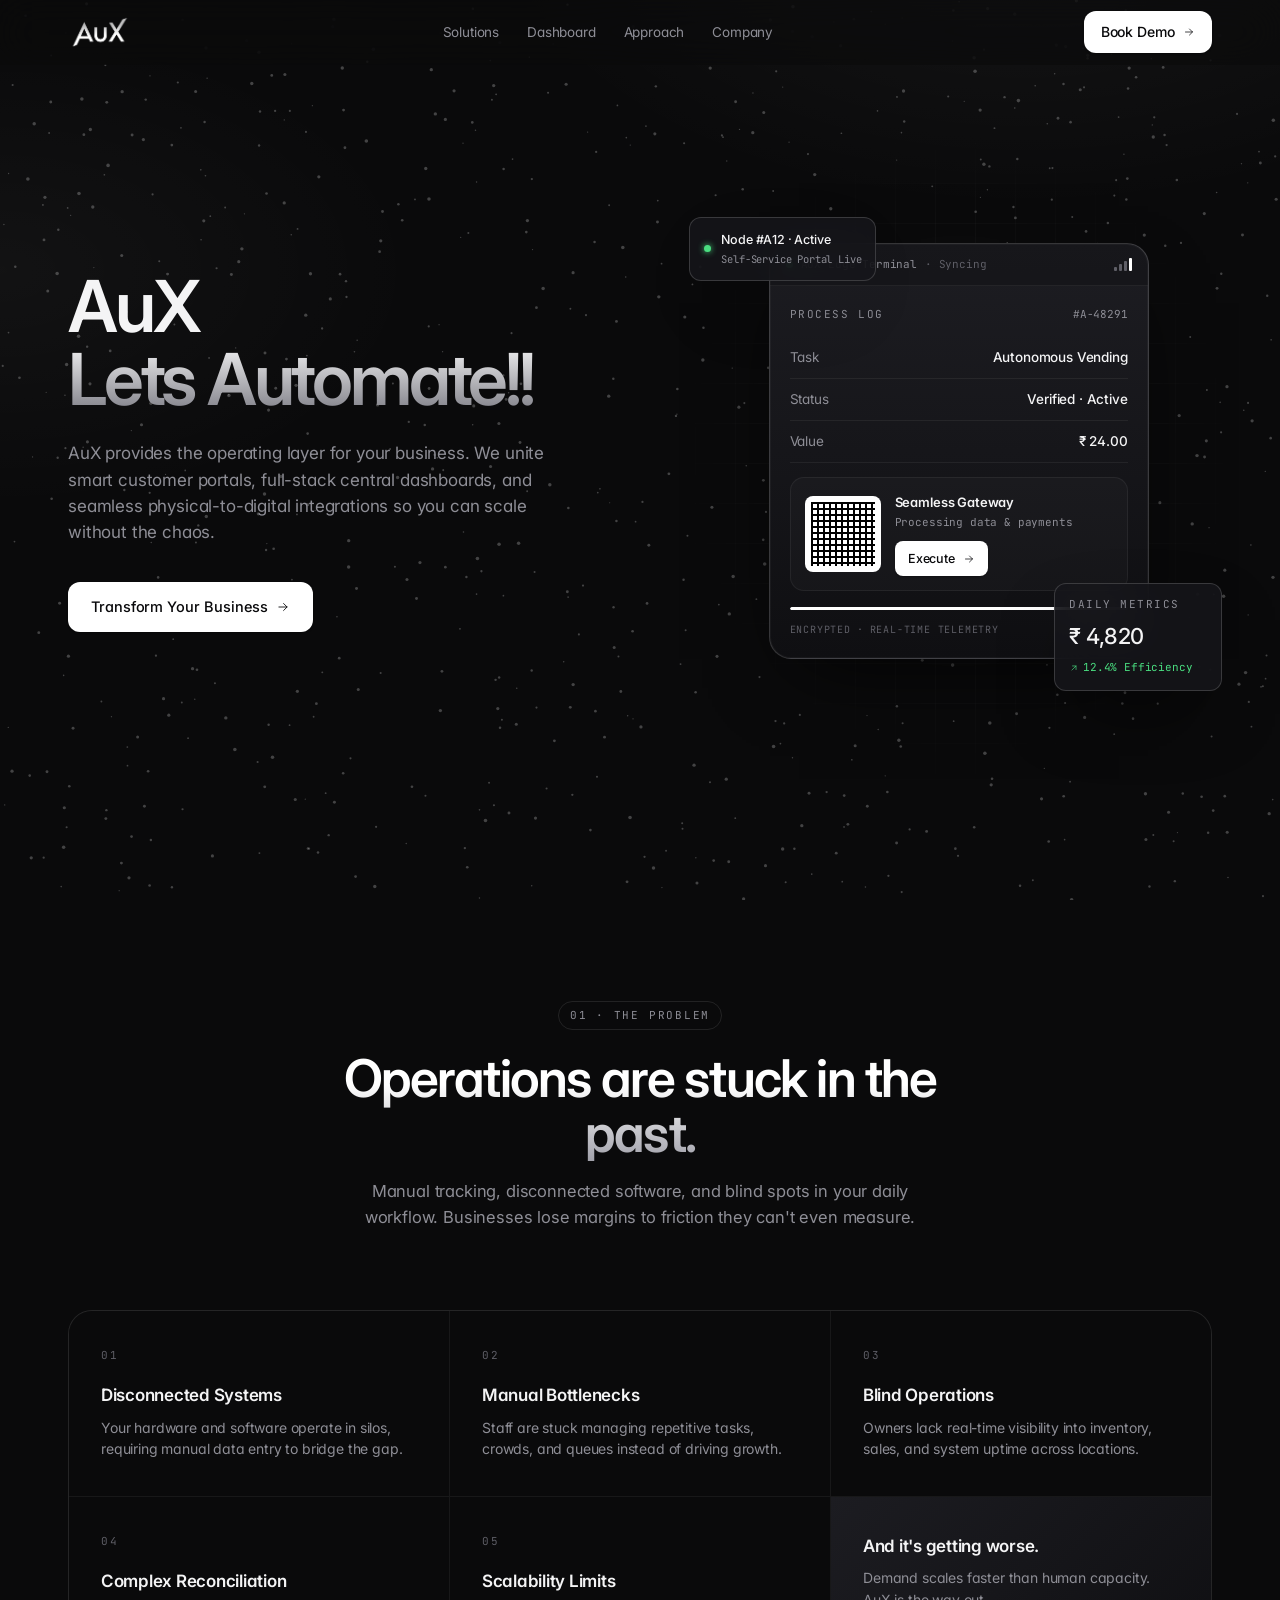
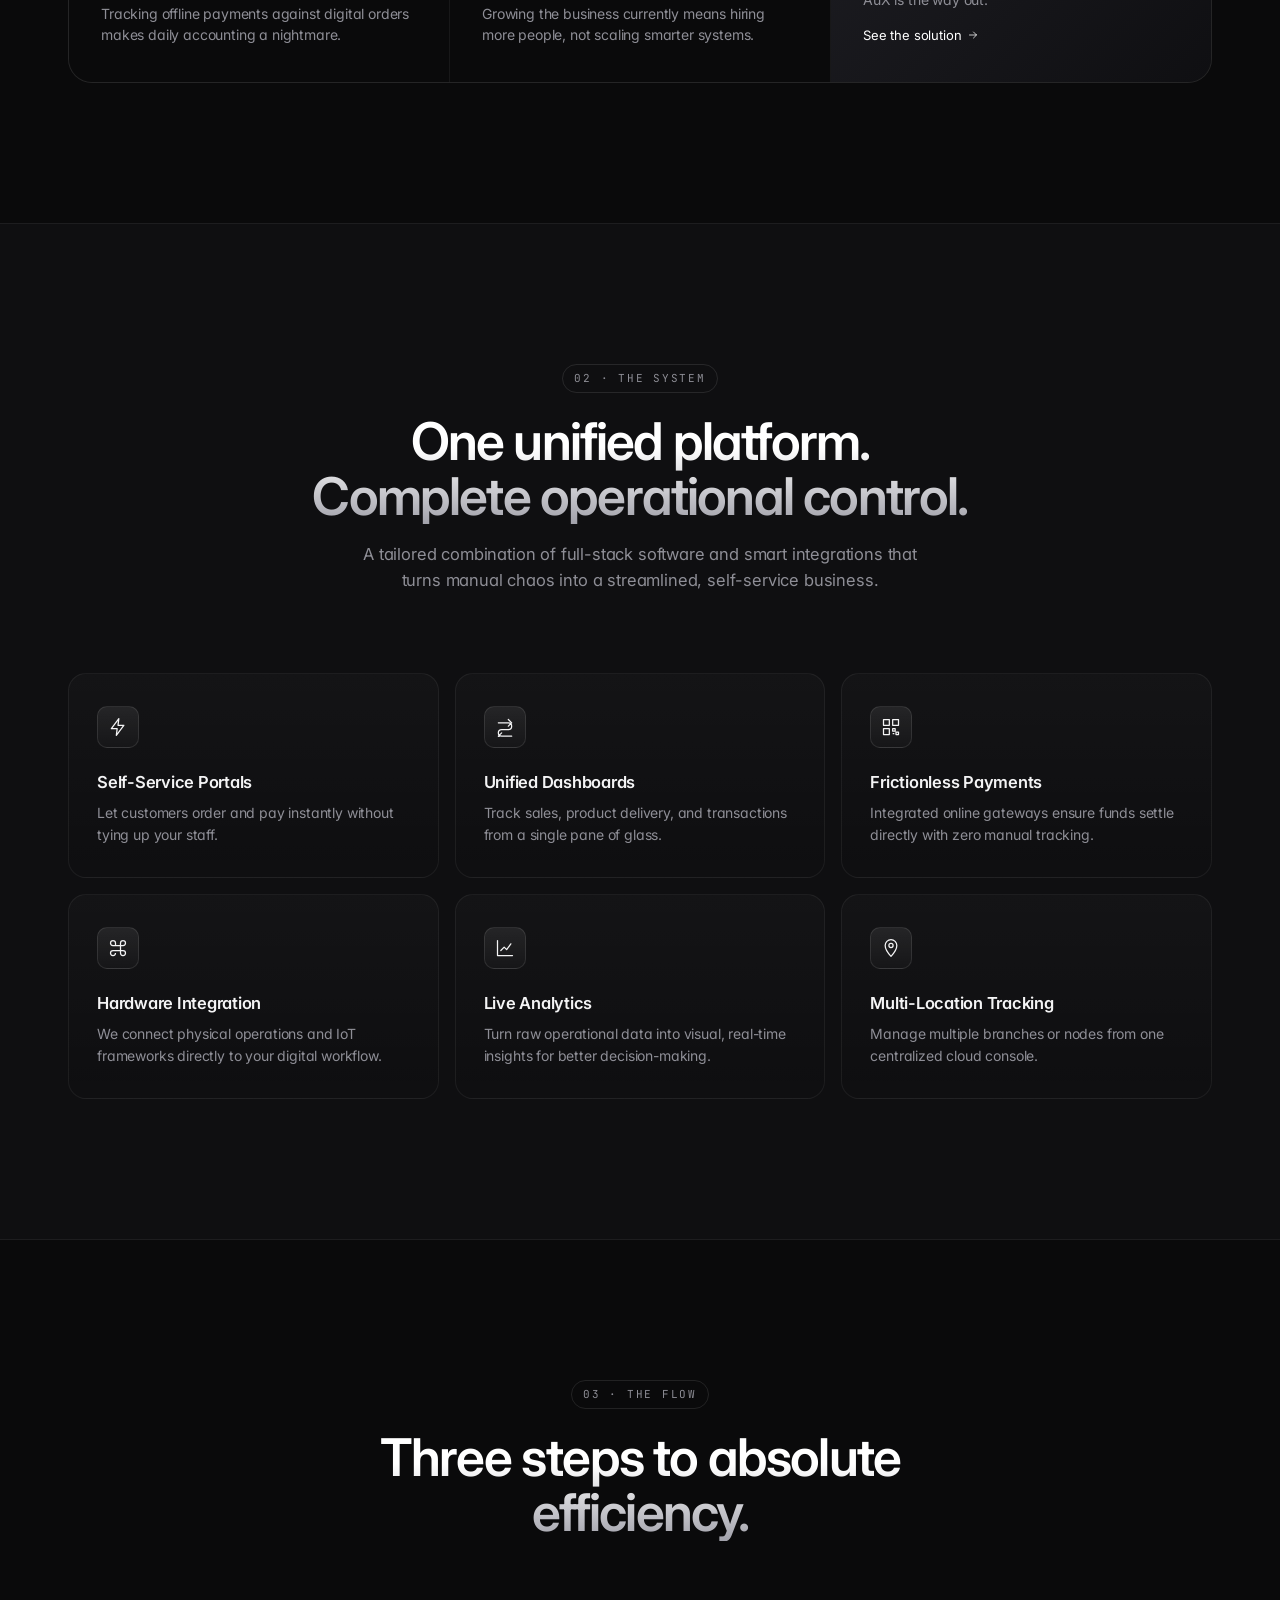
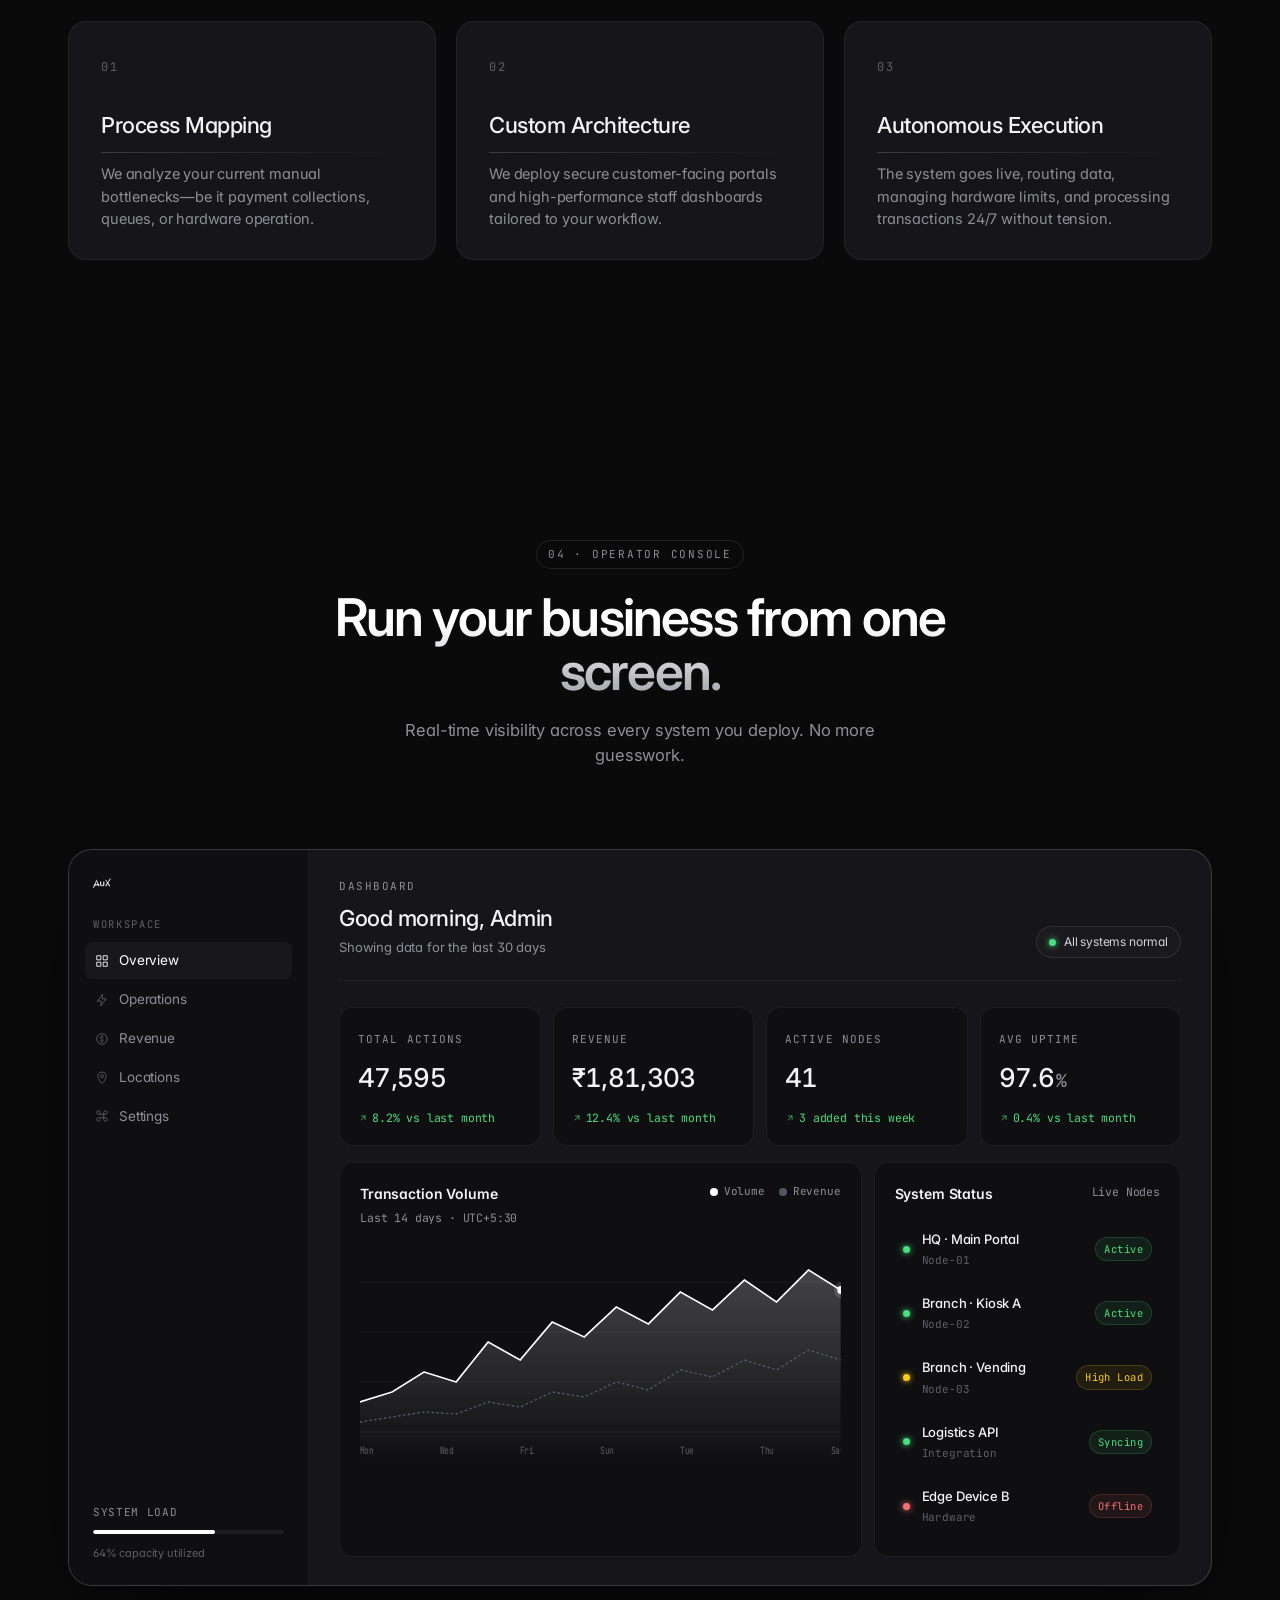
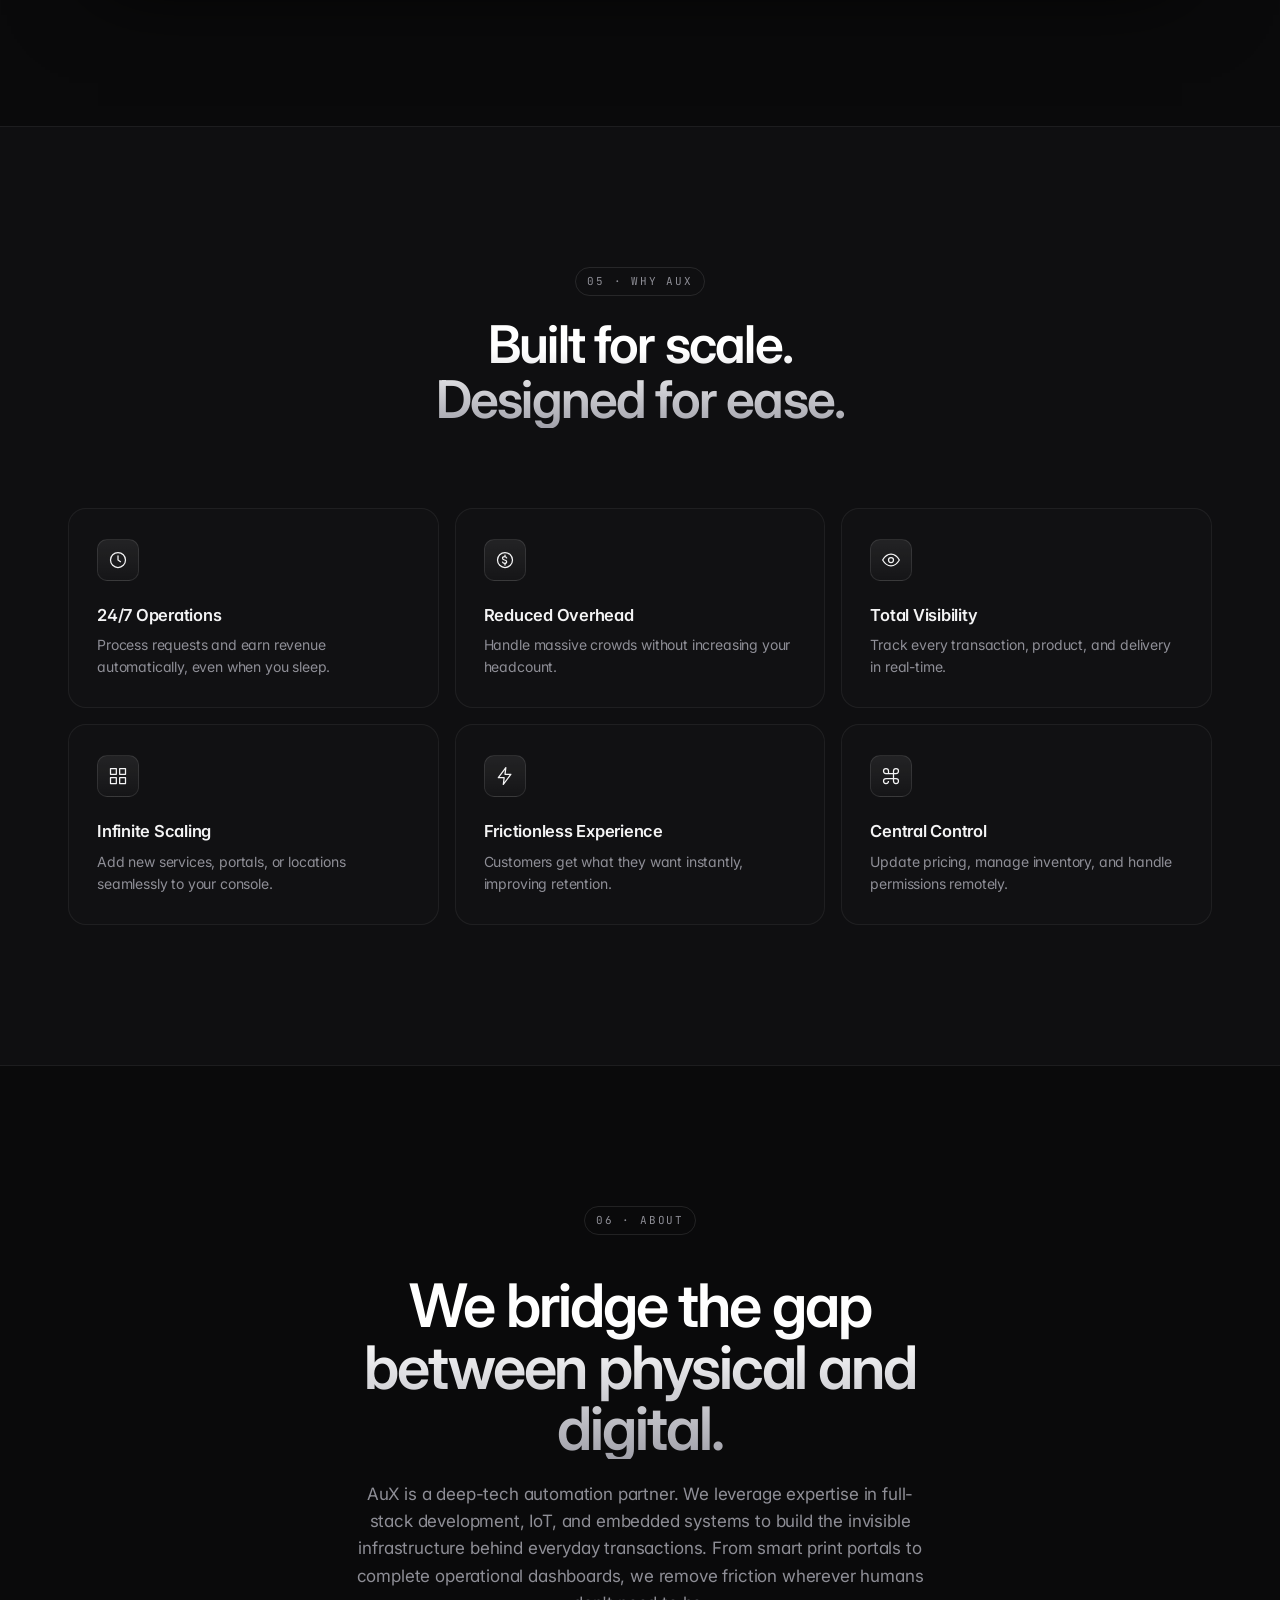
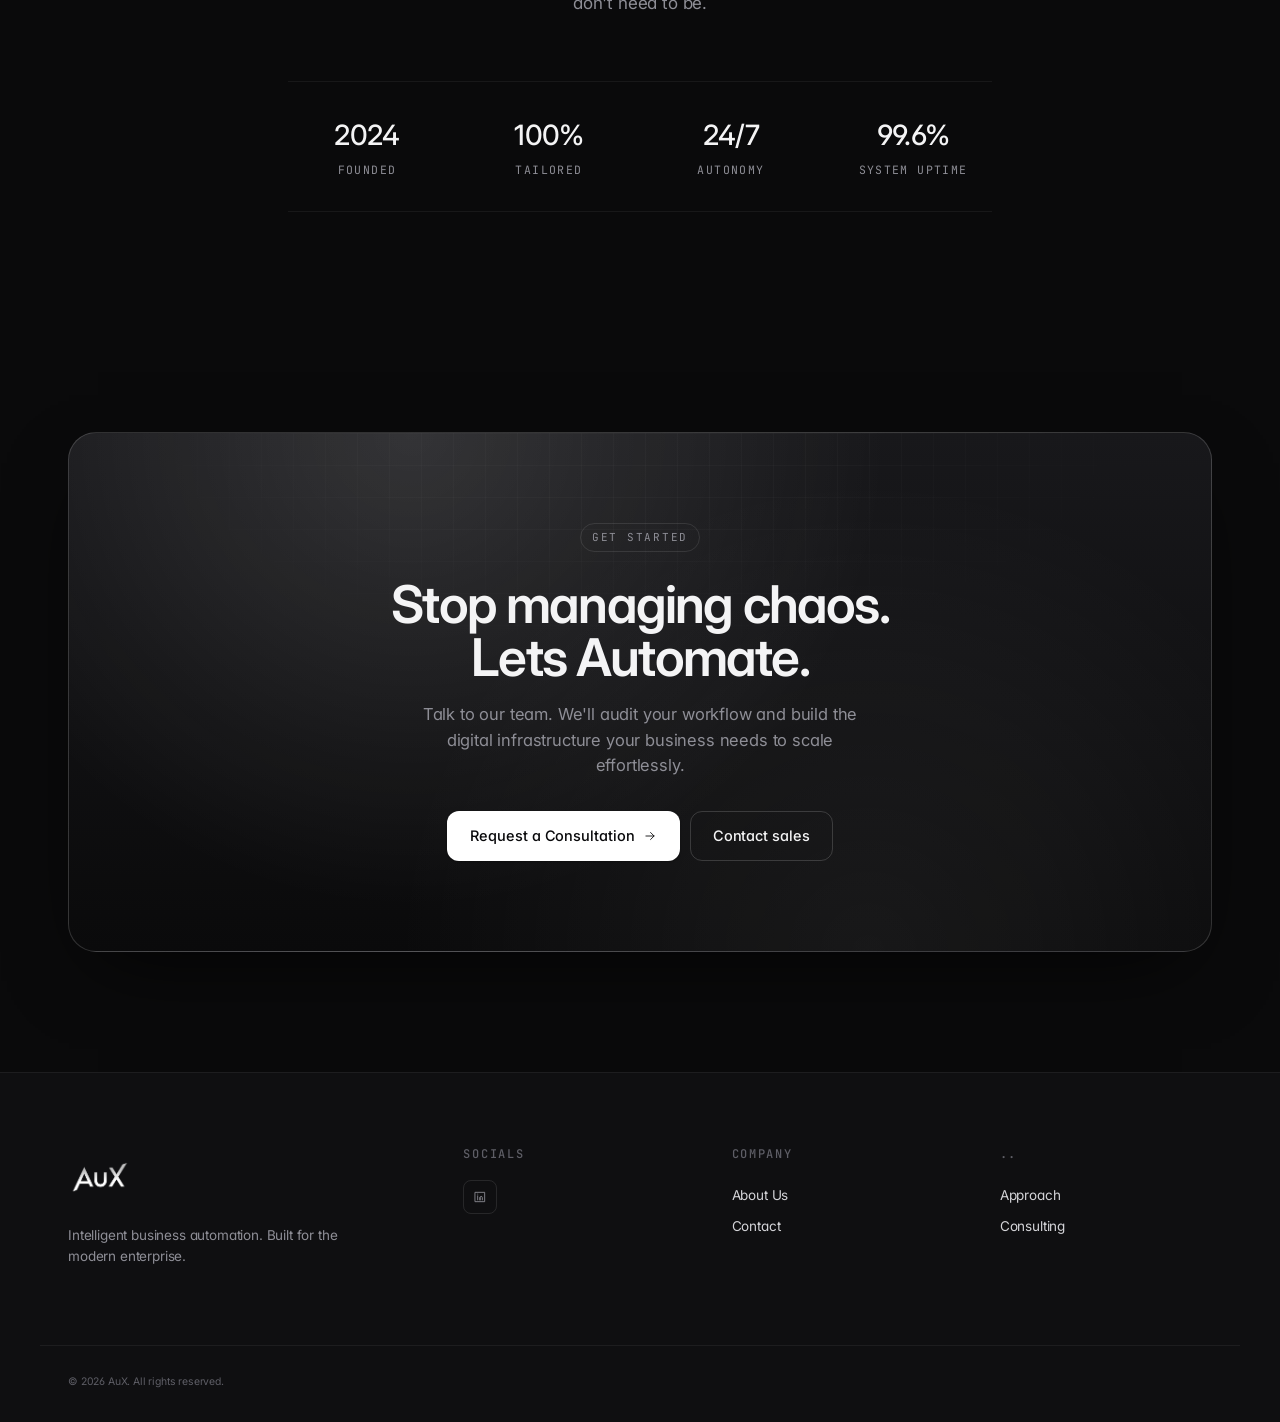
==== commit 7d09162e: "Update index.html" ====
--- a/index.html
+++ b/index.html
@@ -424,41 +424,51 @@
     <div>
       <a href="#" class="logo"><img src="logo.png" alt="AuX" class="logo-img"/></a>
       <p class="muted">Intelligent business automation. Built for the modern enterprise.</p>
-      <div class="socials">
-        <a aria-label="X" href="#"><svg><use href="#i-x-social"/></svg></a>
-        <a aria-label="LinkedIn" href="#"><svg><use href="#i-in"/></svg></a>
-        <a aria-label="GitHub" href="#"><svg><use href="#i-gh"/></svg></a>
-        <a aria-label="Instagram" href="#"><svg><use href="#i-ig"/></svg></a>
-      </div>
-    </div>
-    <div>
+      <!-- <div class="socials"> -->
+        <!-- <a aria-label="X" href="#"><svg><use href="#i-x-social"/></svg></a> -->
+        <!-- <a aria-label="LinkedIn" href="#"><svg><use href="#i-in"/></svg></a> -->
+        <!-- <a aria-label="GitHub" href="#"><svg><use href="#i-gh"/></svg></a>
+        <a aria-label="Instagram" href="#"><svg><use href="#i-ig"/></svg></a> -->
+      <!-- </div> -->
+    </div>
+    <!-- <div>
       <h5>Solutions</h5>
       <a href="#solution">Dashboards</a>
       <a href="#solution">Smart Portals</a>
       <a href="#solution">Hardware Integration</a>
       <a href="#cta">Consulting</a>
+    </div> -->
+    <div>
+      <h5>Socials</h5>
+        <div class="socials">
+          <a aria-label="LinkedIn" href="https://www.linkedin.com/company/aux-tech" target="_blank" ><svg><use href="#i-in"/></svg></a>
+        </div>
     </div>
     <div>
       <h5>Company</h5>
       <a href="#about">About Us</a>
+      <a href="#cta">Contact</a>
+      <!-- <a href="#">Careers</a> -->
+    </div>
+    <div>
+      <h5>..</h5>
       <a href="#how">Approach</a>
-      <a href="#cta">Contact</a>
-      <a href="#">Careers</a>
-    </div>
-    <div>
+      <a href="#cta">Consulting</a>
+    </div>
+    <!-- <div>
       <h5>Resources</h5>
       <a href="#">Case Studies</a>
       <a href="#">Documentation</a>
       <a href="#">System Status</a>
       <a href="#">Privacy Policy</a>
-    </div>
+    </div> -->
   </div>
   <div class="container footer-bottom">
-    <small>© <span id="year"></span> AuX Startup. All rights reserved.</small>
-    <small class="mono">v3.0.0 · all systems operational</small>
+    <small>© <span id="year"></span> AuX. All rights reserved.</small>
+    <!-- <small class="mono">v3.0.0 · all systems operational</small> -->
   </div>
 </footer>
 
 <script src="script.js"></script>
 </body>
-</html>+</html>
